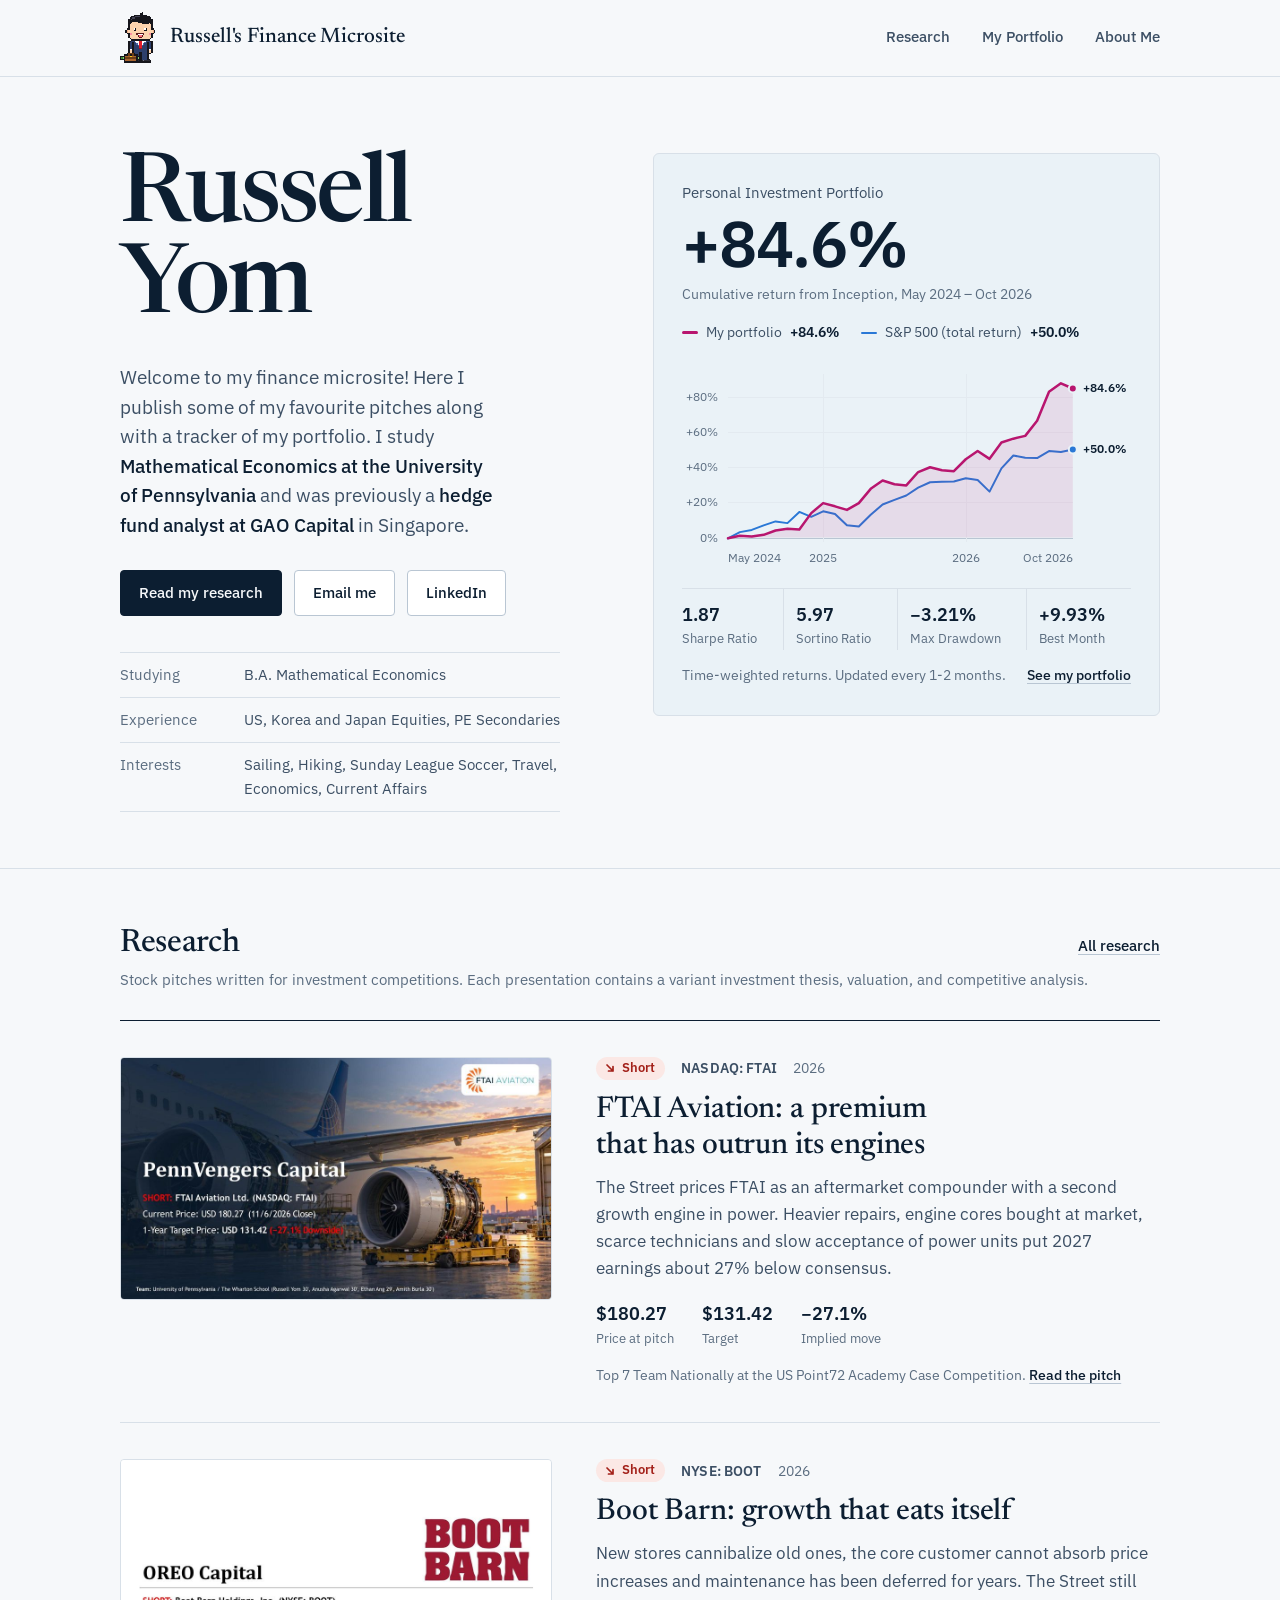
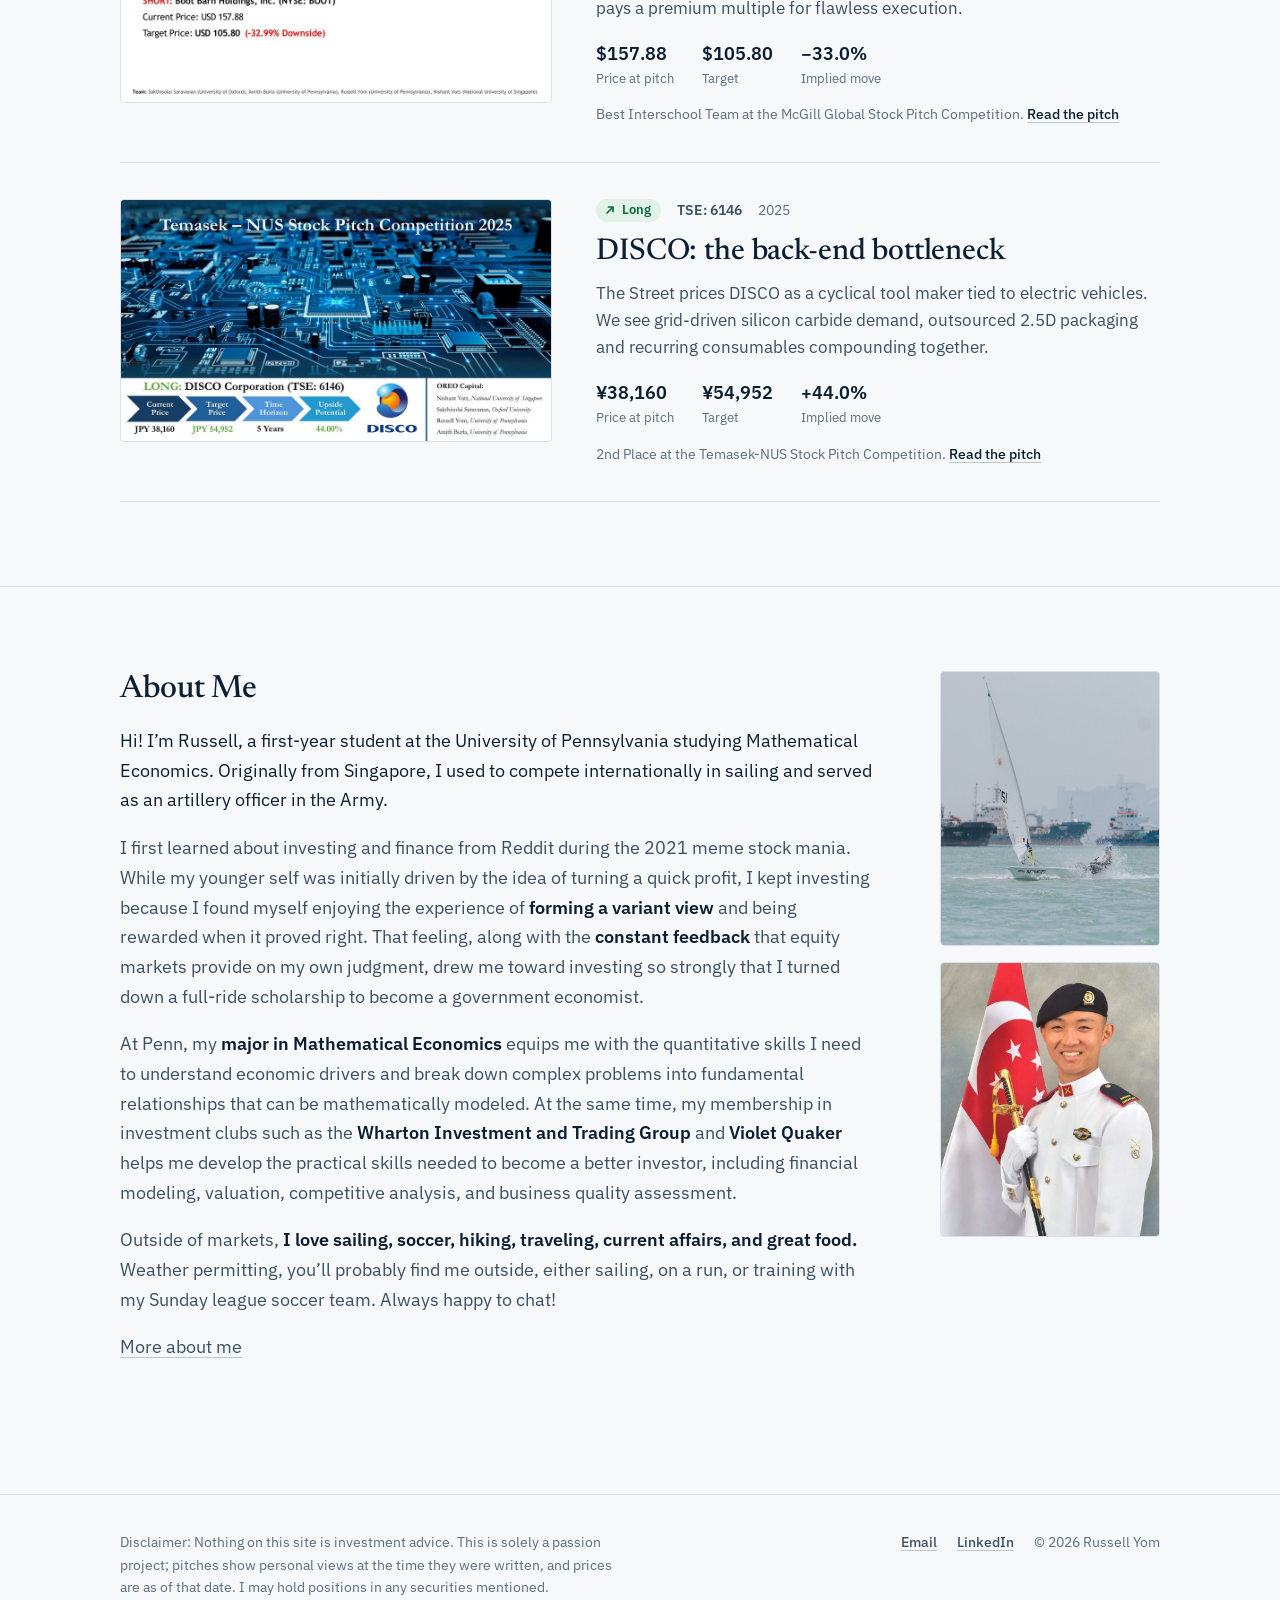
==== index.html @ d03d411a "About Me bio: use Russell's chosen bold phrases Co-Authored-By: Claude Opus 5.5 <noreply@anthropic.c" ====
<!doctype html>
<html lang="en">
<head>
<meta charset="utf-8">
<meta name="viewport" content="width=device-width, initial-scale=1">
<meta name="robots" content="noindex, nofollow">
<meta name="googlebot" content="noindex, nofollow">
<title>Russell Yom</title>
<meta name="description" content="Equity research and a personal portfolio from Russell Yom, Mathematical Economics at the University of Pennsylvania.">
<meta name="author" content="Russell Yom">
<meta name="theme-color" content="#f6f8fa" media="(prefers-color-scheme: light)">
<meta name="theme-color" content="#0b1726" media="(prefers-color-scheme: dark)">
<meta property="og:type" content="website">
<meta property="og:site_name" content="Russell Yom">
<meta property="og:title" content="Russell Yom">
<meta property="og:description" content="Equity research and a personal portfolio from Russell Yom, Mathematical Economics at the University of Pennsylvania.">
<meta property="og:url" content="https://russayz.github.io/">
<meta property="og:image" content="https://russayz.github.io/assets/img/og.png">
<meta property="og:image:width" content="1200">
<meta property="og:image:height" content="630">
<meta name="twitter:card" content="summary_large_image">
<link rel="icon" href="/assets/img/favicon.svg?v=2" type="image/svg+xml">
<link rel="preload" href="/assets/fonts/newsreader-latin-opsz.woff2" as="font" type="font/woff2" crossorigin>
<link rel="preload" href="/assets/fonts/ibm-plex-sans-latin-400-normal.woff2" as="font" type="font/woff2" crossorigin>
<link rel="stylesheet" href="/assets/css/site.css?v=20261125f">
<script src="/assets/js/performance-data.js" defer></script>
<script src="/assets/js/charts.js" defer></script>
</head>
<body>
<a class="skip-link" href="#main">Skip to content</a>
<header class="site-header">
  <div class="wrap">
    <a class="brand" href="/" aria-label="Russell Yom, home"><img class="brand-mark" src="/assets/img/logo.svg?v=2" alt="" width="28" height="38"><span class="brand-name">Russell's Finance Microsite</span></a>
    <nav class="site-nav" aria-label="Main"><ul><li><a href="/research/">Research</a></li><li><a href="/track-record/">My Portfolio</a></li><li><a href="/about/">About Me</a></li></ul></nav>
  </div>
</header>
<main id="main">
<!-- ===== HERO: your name, intro, buttons and quick facts ===== -->
<section class="hero">
  <div class="wrap hero-grid">
    <div>
      <h1 class="hero-name">Russell Yom</h1>
      <p class="hero-lede">Welcome to my finance microsite! Here I publish some of my favourite pitches along with a tracker of my portfolio. I study <strong>Mathematical Economics at the University of Pennsylvania</strong> and was previously a <strong>hedge fund analyst at GAO Capital</strong> in Singapore.</p>
      <div class="hero-actions">
        <a class="btn btn-primary" href="/research/">Read my research</a>
        <a class="btn" href="mailto:russayz@sas.upenn.edu">Email me</a>
        <a class="btn" href="https://www.linkedin.com/in/russellyom" rel="noopener">LinkedIn</a>
      </div>
      <ul class="hero-facts">
        <li><span>Studying</span><span>B.A. Mathematical Economics</span></li>
        <li><span>Experience</span><span>US, Korea and Japan Equities, PE Secondaries</span></li>
        <li><span>Interests</span><span>Sailing, Hiking, Sunday League Soccer, Travel, Economics, Current Affairs</span></li>
      </ul>
    </div>
    <!-- ===== MY PORTFOLIO PANEL: update these numbers each month, plus assets/js/performance-data.js ===== -->
    <aside class="record-panel" aria-labelledby="record-h">
      <div class="record-top">
        <div>
          <h2 id="record-h" class="record-label">Personal Investment Portfolio</h2>
          <p class="record-figure">+84.6%</p>
          <p class="record-sub">Cumulative return from Inception, <span>May 2024 – Oct 2026</span></p>
        </div>
        <ul class="record-compare" aria-label="Legend, same period">
          <li><i class="key key-portfolio"></i>My portfolio <b>+84.6%</b></li>
          <li><i class="key key-spx"></i>S&amp;P 500 (total return) <b>+50.0%</b></li>
        </ul>
      </div>
      <div class="chart" id="home-chart" data-chart data-series="portfolio,spx" data-variant="mini" data-animate></div>
      <dl class="record-risk">
        <div><dt>Sharpe Ratio</dt><dd>1.87</dd></div>
        <div><dt>Sortino Ratio</dt><dd>5.97</dd></div>
        <div><dt>Max Drawdown</dt><dd>−3.21%</dd></div>
        <div><dt>Best Month</dt><dd>+9.93%</dd></div>
      </dl>
      <noscript><p class="small">The chart needs JavaScript. My portfolio returned +84.6% from May 2024 to Oct 2026, against +50.0% for the S&amp;P 500 total return index.</p></noscript>
      <div class="record-foot"><span>Time-weighted returns. Updated every 1-2 months.</span><a href="/track-record/">See my portfolio</a></div>
    </aside>
  </div>
</section>

<!-- ===== RESEARCH: one card per pitch ===== -->
<section class="section" id="research">
  <div class="wrap">
    <div class="section-head">
      <div>
        <h2>Research</h2>
        <p>Stock pitches written for investment competitions. Each presentation contains a variant investment thesis, valuation, and competitive analysis.</p>
      </div>
      <a class="section-link" href="/research/">All research</a>
    </div>
    <ul class="research-list">
      <!-- Research card: FTAI Aviation. To add a pitch, copy everything from this <li> to its closing </li> and change the text. -->
<li class="research-item">
  <a class="research-thumb" href="/research/ftai-aviation/" tabindex="-1" aria-hidden="true"><img src="/assets/img/ftai-cover.jpg" alt="" width="960" height="540" loading="lazy"></a>
  <div class="research-body">
    <div class="meta"><span class="call call-short"><svg viewBox="0 0 12 12" aria-hidden="true"><path d="M3 3 9 9M9 4.5V9H4.5" fill="none" stroke="currentColor" stroke-width="1.7" stroke-linecap="round" stroke-linejoin="round"/></svg>Short</span><span class="ticker">NASDAQ: FTAI</span><span>2026</span></div>
    <h3><a href="/research/ftai-aviation/">FTAI Aviation: a premium that has outrun its engines</a></h3>
    <p class="research-dek">The Street prices FTAI as an aftermarket compounder with a second growth engine in power. Heavier repairs, engine cores bought at market, scarce technicians and slow acceptance of power units put 2027 earnings about 27% below consensus.</p>
    <dl class="research-figs">
      <div><dt>Price at pitch</dt><dd>$180.27</dd></div>
      <div><dt>Target</dt><dd>$131.42</dd></div>
      <div><dt>Implied move</dt><dd>−27.1%</dd></div>
    </dl>
    <p class="research-venue">Top 7 Team Nationally at the US Point72 Academy Case Competition. <a href="/research/ftai-aviation/">Read the pitch</a></p>
  </div>
</li><!-- Research card: Boot Barn Holdings. To add a pitch, copy everything from this <li> to its closing </li> and change the text. -->
<li class="research-item">
  <a class="research-thumb" href="/research/boot-barn/" tabindex="-1" aria-hidden="true"><img src="/assets/img/boot-cover.jpg" alt="" width="960" height="540" loading="lazy"></a>
  <div class="research-body">
    <div class="meta"><span class="call call-short"><svg viewBox="0 0 12 12" aria-hidden="true"><path d="M3 3 9 9M9 4.5V9H4.5" fill="none" stroke="currentColor" stroke-width="1.7" stroke-linecap="round" stroke-linejoin="round"/></svg>Short</span><span class="ticker">NYSE: BOOT</span><span>2026</span></div>
    <h3><a href="/research/boot-barn/">Boot Barn: growth that eats itself</a></h3>
    <p class="research-dek">New stores cannibalize old ones, the core customer cannot absorb price increases and maintenance has been deferred for years. The Street still pays a premium multiple for flawless execution.</p>
    <dl class="research-figs">
      <div><dt>Price at pitch</dt><dd>$157.88</dd></div>
      <div><dt>Target</dt><dd>$105.80</dd></div>
      <div><dt>Implied move</dt><dd>−33.0%</dd></div>
    </dl>
    <p class="research-venue">Best Interschool Team at the McGill Global Stock Pitch Competition. <a href="/research/boot-barn/">Read the pitch</a></p>
  </div>
</li><!-- Research card: DISCO Corporation. To add a pitch, copy everything from this <li> to its closing </li> and change the text. -->
<li class="research-item">
  <a class="research-thumb" href="/research/disco/" tabindex="-1" aria-hidden="true"><img src="/assets/img/disco-cover.jpg" alt="" width="960" height="540" loading="lazy"></a>
  <div class="research-body">
    <div class="meta"><span class="call call-long"><svg viewBox="0 0 12 12" aria-hidden="true"><path d="M3 9 9 3M4.5 3H9v4.5" fill="none" stroke="currentColor" stroke-width="1.7" stroke-linecap="round" stroke-linejoin="round"/></svg>Long</span><span class="ticker">TSE: 6146</span><span>2025</span></div>
    <h3><a href="/research/disco/">DISCO: the back-end bottleneck</a></h3>
    <p class="research-dek">The Street prices DISCO as a cyclical tool maker tied to electric vehicles. We see grid-driven silicon carbide demand, outsourced 2.5D packaging and recurring consumables compounding together.</p>
    <dl class="research-figs">
      <div><dt>Price at pitch</dt><dd>¥38,160</dd></div>
      <div><dt>Target</dt><dd>¥54,952</dd></div>
      <div><dt>Implied move</dt><dd>+44.0%</dd></div>
    </dl>
    <p class="research-venue">2nd Place at the Temasek-NUS Stock Pitch Competition. <a href="/research/disco/">Read the pitch</a></p>
  </div>
</li>
    </ul>
  </div>
</section>

<!-- ===== ABOUT ME: write-up and two photos ===== -->
<section class="section" id="about">
  <div class="wrap about-me">
    <div class="about-photos">
      <figure>
        <img src="/assets/img/about-sailing.jpg" alt="Russell racing a Laser dinghy through spray, with ships at anchor behind" width="720" height="900" loading="lazy">
      </figure>
      <figure>
        <img src="/assets/img/about-officer.jpg" alt="Russell in white ceremonial uniform holding a sword, in front of the Singapore flag" width="720" height="900" loading="lazy">
      </figure>
    </div>
    <div class="about-me-text prose">
      <h2>About Me</h2>
      <p>Hi! I’m Russell, a first-year student at the University of Pennsylvania studying Mathematical Economics. Originally from Singapore, I used to compete internationally in sailing and served as an artillery officer in the Army.</p>
      <p>I first learned about investing and finance from Reddit during the 2021 meme stock mania. While my younger self was initially driven by the idea of turning a quick profit, I kept investing because I found myself enjoying the experience of <strong>forming a variant view</strong> and being rewarded when it proved right. That feeling, along with the <strong>constant feedback</strong> that equity markets provide on my own judgment, drew me toward investing so strongly that I turned down a full-ride scholarship to become a government economist.</p>
      <p>At Penn, my <strong>major in Mathematical Economics</strong> equips me with the quantitative skills I need to understand economic drivers and break down complex problems into fundamental relationships that can be mathematically modeled. At the same time, my membership in investment clubs such as the <strong>Wharton Investment and Trading Group</strong> and <strong>Violet Quaker</strong> helps me develop the practical skills needed to become a better investor, including financial modeling, valuation, competitive analysis, and business quality assessment.</p>
      <p>Outside of markets, <strong>I love sailing, soccer, hiking, traveling, current affairs, and great food.</strong> Weather permitting, you’ll probably find me outside, either sailing, on a run, or training with my Sunday league soccer team. Always happy to chat!</p>
      <p><a href="/about/">More about me</a></p>
    </div>
  </div>
</section>
</main>
<footer class="site-footer">
  <div class="wrap footer-grid">
    <p>Disclaimer: Nothing on this site is investment advice. This is solely a passion project; pitches show personal views at the time they were written, and prices are as of that date. I may hold positions in any securities mentioned.</p>
    <ul class="footer-links">
      <li><a href="mailto:russayz@sas.upenn.edu">Email</a></li>
      <li><a href="https://www.linkedin.com/in/russellyom" rel="noopener">LinkedIn</a></li>
      <li><span>&copy; 2026 Russell Yom</span></li>
    </ul>
  </div>
</footer>
</body>
</html>
---- assets/css/site.css ----
/* Russell Yom: site styles
   Palette: cool chart-paper white, navy ink, chart magenta for the track record line. */

@font-face {
  font-family: "Newsreader";
  font-style: normal;
  font-weight: 200 800;
  font-display: swap;
  src: url("/assets/fonts/newsreader-latin-opsz.woff2") format("woff2-variations"),
       url("/assets/fonts/newsreader-latin-opsz.woff2") format("woff2");
}
@font-face {
  font-family: "IBM Plex Sans";
  font-style: normal;
  font-weight: 400;
  font-display: swap;
  src: url("/assets/fonts/ibm-plex-sans-latin-400-normal.woff2") format("woff2");
}
@font-face {
  font-family: "IBM Plex Sans";
  font-style: italic;
  font-weight: 400;
  font-display: swap;
  src: url("/assets/fonts/ibm-plex-sans-latin-400-italic.woff2") format("woff2");
}
@font-face {
  font-family: "IBM Plex Sans";
  font-style: normal;
  font-weight: 500;
  font-display: swap;
  src: url("/assets/fonts/ibm-plex-sans-latin-500-normal.woff2") format("woff2");
}
@font-face {
  font-family: "IBM Plex Sans";
  font-style: normal;
  font-weight: 600;
  font-display: swap;
  src: url("/assets/fonts/ibm-plex-sans-latin-600-normal.woff2") format("woff2");
}

:root {
  color-scheme: light;
  --paper: #f6f8fa;
  --surface: #ffffff;
  --ink: #0c1e31;
  --ink-2: #3c4f64;
  --ink-3: #5b6d80;
  --rule: #d8e0e8;
  --rule-strong: #b9c6d3;
  --grid: #e3eaf0;
  --tint: #eaf2f7;
  --accent: #b8166f;
  --accent-ink: #9c105d;
  --long-ink: #0d6a41;
  --long-bg: #e2f2e9;
  --short-ink: #a3211a;
  --short-bg: #fbe8e5;
  --bar: #3c5a78;

  /* chart series: validated categorical set (light surface) */
  --s-portfolio: #b8166f;
  --s-spx: #2a78d6;
  --s-vt: #159a6c;
  --s-efa: #d99400;

  --serif: "Newsreader", "Iowan Old Style", "Palatino Linotype", Georgia, serif;
  --sans: "IBM Plex Sans", "Helvetica Neue", Arial, system-ui, sans-serif;

  --measure: 80ch;
  --wrap: 1120px;
  --gutter: clamp(20px, 4vw, 40px);
  --radius: 6px;
}

@media (prefers-color-scheme: dark) {
  :root {
    color-scheme: dark;
    --paper: #0b1726;
    --surface: #0f1d2e;
    --ink: #e8eef4;
    --ink-2: #b6c3d0;
    --ink-3: #8fa0b2;
    --rule: #22364b;
    --rule-strong: #34506b;
    --grid: #1b2d42;
    --tint: #102338;
    --accent: #de52a3;
    --accent-ink: #ef7dbd;
    --long-ink: #5fd09c;
    --long-bg: #103424;
    --short-ink: #ff8a7e;
    --short-bg: #3a1714;
    --bar: #7fa4c8;

    --s-portfolio: #de52a3;
    --s-spx: #4489dc;
    --s-vt: #0e9f6a;
    --s-efa: #c08410;
  }
}

/* ---------- base ---------- */
*, *::before, *::after { box-sizing: border-box; }
html { -webkit-text-size-adjust: 100%; scroll-behavior: smooth; }
@media (prefers-reduced-motion: reduce) { html { scroll-behavior: auto; } }
body {
  margin: 0;
  background: var(--paper);
  color: var(--ink);
  font-family: var(--sans);
  font-size: 17px;
  line-height: 1.6;
  font-kerning: normal;
  text-rendering: optimizeLegibility;
  -webkit-font-smoothing: antialiased;
}
img { max-width: 100%; height: auto; display: block; }
a { color: inherit; text-decoration-color: var(--rule-strong); text-underline-offset: 0.2em; text-decoration-thickness: 1px; }
a:hover { color: var(--accent-ink); text-decoration-color: currentColor; }
:focus-visible { outline: 2px solid var(--accent); outline-offset: 3px; border-radius: 2px; }
p { margin: 0; }
h1, h2, h3, h4 { margin: 0; font-family: var(--serif); font-weight: 500; font-optical-sizing: auto; color: var(--ink); text-wrap: balance; }
h1 { font-size: clamp(38px, 5.2vw, 58px); line-height: 1.04; letter-spacing: -0.018em; }
h2 { font-size: clamp(26px, 2.6vw, 32px); line-height: 1.15; letter-spacing: -0.01em; }
h3 { font-size: 23px; line-height: 1.2; letter-spacing: -0.005em; }
h4 { font-family: var(--sans); font-size: 15px; font-weight: 600; line-height: 1.4; }
small, .small { font-size: 14px; }
strong { font-weight: 600; }
.num { font-variant-numeric: tabular-nums; }
.muted { color: var(--ink-3); }
.flow > * + * { margin-top: 1em; }
.prose { max-width: var(--measure); }
.prose p + p { margin-top: 1em; }
.visually-hidden { position: absolute !important; width: 1px; height: 1px; overflow: hidden; clip: rect(0 0 0 0); white-space: nowrap; }

.skip-link { position: absolute; left: 12px; top: -48px; background: var(--ink); color: var(--paper); padding: 8px 14px; border-radius: 4px; z-index: 10; text-decoration: none; }
.skip-link:focus { top: 12px; color: var(--paper); }

.wrap { max-width: var(--wrap); margin-inline: auto; padding-inline: var(--gutter); }

/* ---------- header ---------- */
.site-header { border-bottom: 1px solid var(--rule); background: var(--paper); }
.site-header .wrap { display: flex; align-items: center; justify-content: space-between; gap: 24px; min-height: 76px; }
.brand { display: inline-flex; align-items: center; gap: 12px; text-decoration: none; color: var(--ink); }
.brand:hover { color: var(--ink); }
.brand-mark { width: auto; height: 52px; flex: none; image-rendering: pixelated; }
.brand-name { font-family: var(--serif); font-size: 21px; font-weight: 500; letter-spacing: -0.005em; }
.site-nav ul { display: flex; gap: clamp(14px, 3vw, 32px); list-style: none; margin: 0; padding: 0; }
.site-nav a { display: inline-block; padding: 6px 0; font-size: 15px; font-weight: 500; color: var(--ink-2); text-decoration: none; border-bottom: 2px solid transparent; }
.site-nav a:hover { color: var(--ink); border-bottom-color: var(--rule-strong); }
.site-nav a[aria-current="page"] { color: var(--ink); border-bottom-color: var(--accent); }

@media (max-width: 560px) {
  .site-header .wrap { flex-direction: column; align-items: flex-start; gap: 4px; padding-block: 14px 6px; }
  .site-nav ul { gap: 22px; }
}

/* ---------- sections ---------- */
.section { padding-block: clamp(48px, 7vw, 84px); }
.section + .section { border-top: 1px solid var(--rule); }
.section-head { display: grid; grid-template-columns: minmax(0, 1fr) auto; align-items: baseline; column-gap: 16px; margin-bottom: 28px; }
.section-head > div { display: contents; }
.section-head h2 { grid-column: 1; grid-row: 1; }
.section-head .section-link { grid-column: 2; grid-row: 1; }
.section-head p { grid-column: 1 / -1; color: var(--ink-3); font-size: 15px; margin-top: 6px; }
.section-link { font-size: 15px; font-weight: 500; white-space: nowrap; }

/* ---------- hero ---------- */
.hero { padding-block: clamp(40px, 6vw, 76px) clamp(36px, 5vw, 56px); }
.hero-grid { display: grid; grid-template-columns: minmax(0, 1fr) minmax(0, 1.08fr); gap: clamp(32px, 5vw, 64px); align-items: start; }
.hero-name { font-size: clamp(52px, 8.4vw, 96px); line-height: 0.95; letter-spacing: -0.03em; font-weight: 500; }
.hero-lede { margin-top: 28px; font-size: 19px; line-height: 1.55; color: var(--ink-2); max-width: 34ch; }
.hero-lede strong { color: var(--ink); font-weight: 500; }
.hero-actions { margin-top: 30px; display: flex; flex-wrap: wrap; gap: 12px; }
.hero-facts { margin: 36px 0 0; padding: 0; list-style: none; border-top: 1px solid var(--rule); max-width: 440px; }
.hero-facts li { display: grid; grid-template-columns: 112px 1fr; gap: 12px; padding: 10px 0; border-bottom: 1px solid var(--rule); font-size: 15px; color: var(--ink-2); }
.hero-facts span:first-child { color: var(--ink-3); }

@media (max-width: 900px) {
  .hero-grid { grid-template-columns: 1fr; }
}

/* ---------- buttons ---------- */
.btn { display: inline-flex; align-items: center; gap: 8px; min-height: 44px; padding: 10px 18px; border-radius: 4px; font-size: 15px; font-weight: 500; text-decoration: none; border: 1px solid var(--rule-strong); color: var(--ink); background: var(--surface); }
.btn:hover { border-color: var(--ink); color: var(--ink); }
.btn-primary { background: var(--ink); border-color: var(--ink); color: var(--paper); }
.btn-primary:hover { background: var(--accent); border-color: var(--accent); color: #fff; }
.btn svg { width: 16px; height: 16px; flex: none; }

/* ---------- track record panel (home) ---------- */
.record-panel { background: var(--tint); border: 1px solid var(--rule); border-radius: var(--radius); padding: clamp(20px, 3vw, 28px); }
.record-top { display: block; }
.record-label { font-size: 15px; color: var(--ink-2); }
.record-figure { font-family: var(--sans); font-weight: 600; font-size: clamp(48px, 6vw, 64px); line-height: 1; letter-spacing: -0.02em; margin-top: 8px; }
.record-sub { font-size: 14px; color: var(--ink-3); margin-top: 8px; }
.record-compare { list-style: none; margin: 16px 0 0; padding: 0; display: flex; flex-wrap: wrap; gap: 6px 22px; font-size: 14px; color: var(--ink-2); }
.record-compare li { display: inline-flex; align-items: center; gap: 8px; }
.record-compare b { font-weight: 600; color: var(--ink); font-variant-numeric: tabular-nums; }
.record-foot { margin-top: 14px; display: flex; justify-content: space-between; gap: 12px; flex-wrap: wrap; font-size: 14px; color: var(--ink-3); }
.record-foot a { font-weight: 500; color: var(--ink); }

.key { display: inline-block; width: 16px; height: 0; border-top: 2px solid; border-radius: 2px; flex: none; }
.key-portfolio { border-color: var(--s-portfolio); border-top-width: 3px; }
.key-spx { border-color: var(--s-spx); }
.key-vt { border-color: var(--s-vt); }
.key-efa { border-color: var(--s-efa); }

/* ---------- charts ---------- */
.chart { position: relative; margin-top: 18px; }
.chart svg { display: block; width: 100%; height: auto; overflow: visible; }
.chart:focus-visible { outline-offset: 6px; }
.chart .grid line { stroke: var(--grid); stroke-width: 1; shape-rendering: crispEdges; }
.chart .grid line.zero { stroke: var(--rule-strong); }
.chart .axis text { fill: var(--ink-3); font-family: var(--sans); font-size: 12px; font-variant-numeric: tabular-nums; }
.chart .series path.line { fill: none; stroke-width: 2; stroke-linejoin: round; stroke-linecap: round; }
.chart .series.is-portfolio path.line { stroke-width: 2.5; }
.chart .series path.wash { stroke: none; opacity: 0.1; }
.chart .end-dot { stroke: var(--chart-surface, var(--surface)); stroke-width: 2; }
.chart .end-label { font-family: var(--sans); font-size: 12.5px; fill: var(--ink-2); font-variant-numeric: tabular-nums; }
.chart .end-label .v { font-weight: 600; fill: var(--ink); }
.chart .leader { stroke: var(--rule-strong); stroke-width: 1; }
.chart .crosshair { stroke: var(--ink-3); stroke-width: 1; shape-rendering: crispEdges; }
.chart .hover-dot { stroke: var(--chart-surface, var(--surface)); stroke-width: 2; }
.chart .draw-in { stroke-dasharray: var(--len); stroke-dashoffset: var(--len); animation: draw 1.6s cubic-bezier(.4,.1,.2,1) .25s forwards; }
@keyframes draw { to { stroke-dashoffset: 0; } }
@media (prefers-reduced-motion: reduce) { .chart .draw-in { animation: none; stroke-dashoffset: 0; } }

.record-panel .chart { --chart-surface: var(--tint); }

.tooltip { position: absolute; top: 0; left: 0; pointer-events: none; background: var(--surface); border: 1px solid var(--rule); border-radius: 4px; padding: 8px 10px; font-size: 13px; line-height: 1.45; box-shadow: 0 4px 16px rgba(12, 30, 49, 0.10); min-width: 168px; opacity: 0; transition: opacity .12s; z-index: 3; }
.tooltip.is-on { opacity: 1; }
.tooltip .t-date { color: var(--ink-3); margin-bottom: 4px; }
.tooltip .t-row { display: grid; grid-template-columns: 16px auto 1fr; align-items: center; gap: 8px; }
.tooltip .t-row b { font-weight: 600; font-variant-numeric: tabular-nums; text-align: left; }
.tooltip .t-row span:last-child { color: var(--ink-3); }

.legend { display: flex; flex-wrap: wrap; gap: 8px 20px; margin: 0; padding: 0; list-style: none; font-size: 14px; color: var(--ink-2); }
.legend li { display: inline-flex; align-items: center; gap: 8px; }

.toggles { display: flex; flex-wrap: wrap; gap: 8px; margin: 0; padding: 0; border: 0; }
.toggles legend { font-size: 14px; color: var(--ink-3); margin-bottom: 8px; padding: 0; }
.toggle { position: relative; }
.toggle input { position: absolute; opacity: 0; inset: 0; margin: 0; cursor: pointer; }
.toggle span { display: inline-flex; align-items: center; gap: 8px; min-height: 36px; padding: 6px 12px; border: 1px solid var(--rule-strong); border-radius: 999px; font-size: 14px; color: var(--ink-3); background: var(--surface); }
.toggle input:checked + span { color: var(--ink); border-color: var(--ink-2); }
.toggle input:not(:checked) + span .key { opacity: 0.35; }
.toggle input:focus-visible + span { outline: 2px solid var(--accent); outline-offset: 2px; }
.toggle.is-locked span { border-style: solid; color: var(--ink); cursor: default; }

.data-table { margin-top: 18px; font-size: 14px; }
.data-table summary { cursor: pointer; color: var(--ink-2); font-weight: 500; width: fit-content; }
.data-table summary:hover { color: var(--ink); }
.table-scroll { overflow-x: auto; margin-top: 12px; border: 1px solid var(--rule); border-radius: 4px; background: var(--surface); max-height: 420px; }

/* ---------- tables ---------- */
table { border-collapse: collapse; width: 100%; font-size: 15px; }
th, td { text-align: left; padding: 10px 14px; border-bottom: 1px solid var(--rule); vertical-align: top; }
thead th { font-size: 13px; font-weight: 500; color: var(--ink-3); background: var(--paper); position: sticky; top: 0; }
td.r, th.r { text-align: right; font-variant-numeric: tabular-nums; }
tbody tr:last-child td { border-bottom: 0; }
.table-wrap { overflow-x: auto; border-top: 1px solid var(--ink); }
.table-wrap table th, .table-wrap table td { padding-inline: 0 18px; }
.table-wrap thead th { background: transparent; position: static; }
.table-wrap td.r:last-child, .table-wrap th.r:last-child { padding-right: 0; }

/* ---------- call tags ---------- */
.call { display: inline-flex; align-items: center; gap: 6px; padding: 3px 10px 3px 8px; border-radius: 999px; font-size: 13px; font-weight: 600; line-height: 1.3; white-space: nowrap; }
.call svg { width: 12px; height: 12px; }
.call-long { color: var(--long-ink); background: var(--long-bg); }
.call-short { color: var(--short-ink); background: var(--short-bg); }

.meta { display: flex; flex-wrap: wrap; align-items: center; gap: 6px 16px; font-size: 14px; color: var(--ink-3); }
.ticker { font-weight: 600; color: var(--ink-2); letter-spacing: 0.01em; }

/* ---------- research list ---------- */
.research-list { list-style: none; margin: 0; padding: 0; border-top: 1px solid var(--ink); }
.research-item { display: grid; grid-template-columns: minmax(0, 0.92fr) minmax(0, 1.2fr); gap: clamp(20px, 4vw, 44px); padding-block: clamp(24px, 4vw, 36px); border-bottom: 1px solid var(--rule); align-items: start; }
.research-thumb { display: block; border: 1px solid var(--rule); border-radius: 4px; overflow: hidden; background: var(--surface); aspect-ratio: 16 / 9; }
.research-thumb img { width: 100%; height: 100%; object-fit: cover; transition: transform .4s ease; }
.research-thumb:hover img { transform: scale(1.02); }
@media (prefers-reduced-motion: reduce) { .research-thumb img { transition: none; } .research-thumb:hover img { transform: none; } }
.research-body h3 { margin-top: 12px; font-size: clamp(24px, 2.4vw, 30px); }
.research-body h3 a { text-decoration: none; }
.research-body h3 a:hover { color: var(--ink); text-decoration: underline; text-decoration-color: var(--accent); text-decoration-thickness: 2px; }
.research-dek { margin-top: 10px; color: var(--ink-2); max-width: 80ch; }
.research-figs { display: grid; grid-template-columns: repeat(3, minmax(0, max-content)); gap: 0 28px; margin: 18px 0 0; }
.research-figs div { display: flex; flex-direction: column-reverse; }
.research-figs dt { font-size: 13px; color: var(--ink-3); }
.research-figs dd { margin: 0; font-size: 18px; font-weight: 600; font-variant-numeric: tabular-nums; }
.research-venue { margin-top: 14px; font-size: 14px; color: var(--ink-3); }
.research-venue a { font-weight: 500; color: var(--ink); }
@media (max-width: 760px) {
  .research-item { grid-template-columns: 1fr; }
  .research-figs { grid-template-columns: repeat(3, minmax(0, 1fr)); gap: 0 16px; }
}

/* ---------- about strip (home) ---------- */
.about-strip { display: grid; grid-template-columns: minmax(0, 1fr) minmax(0, 1fr); gap: clamp(24px, 5vw, 64px); }
.timeline { list-style: none; margin: 0; padding: 0; border-top: 1px solid var(--ink); }
.timeline li { display: grid; grid-template-columns: 150px minmax(0, 1fr); gap: 16px; padding: 14px 0; border-bottom: 1px solid var(--rule); }
.timeline .when { font-size: 14px; color: var(--ink-3); font-variant-numeric: tabular-nums; padding-top: 2px; }
.timeline .what strong { display: block; font-weight: 600; }
.timeline .what span { display: block; color: var(--ink-2); font-size: 15px; }
.timeline .what p { margin-top: 6px; font-size: 15px; color: var(--ink-2); }
@media (max-width: 760px) {
  .about-strip { grid-template-columns: 1fr; }
  .timeline li { grid-template-columns: 1fr; gap: 2px; }
}

/* ---------- page header (inner pages) ---------- */
.page-head { padding-block: clamp(36px, 6vw, 64px) clamp(28px, 4vw, 40px); }
.crumbs { font-size: 14px; color: var(--ink-3); margin-bottom: 18px; }
.crumbs a { color: var(--ink-2); }
.page-head .lede { margin-top: 18px; font-size: 19px; color: var(--ink-2); max-width: 80ch; }
.page-head .meta { margin-bottom: 16px; }
.pitch-sub { margin-top: 14px; font-family: var(--serif); font-size: clamp(21px, 2.3vw, 26px); line-height: 1.3; color: var(--ink-2); max-width: 40ch; }
.team { margin-top: 18px; font-size: 15px; color: var(--ink-3); max-width: 80ch; }

/* key figures */
.figures { display: grid; grid-template-columns: repeat(4, minmax(0, 1fr)); margin: 0; border-top: 1px solid var(--ink); border-bottom: 1px solid var(--rule); }
.figures div { padding: 16px 20px 18px 0; display: flex; flex-direction: column-reverse; gap: 2px; }
.figures div + div { padding-left: 20px; border-left: 1px solid var(--rule); }
.figures dt { font-size: 13px; color: var(--ink-3); }
.figures dd { margin: 0; font-size: clamp(22px, 2.6vw, 30px); font-weight: 600; letter-spacing: -0.01em; line-height: 1.15; }
.figures dd small { font-size: 14px; font-weight: 500; color: var(--ink-3); letter-spacing: 0; }
@media (max-width: 760px) {
  .figures { grid-template-columns: repeat(2, minmax(0, 1fr)); }
  .figures div:nth-child(3) { padding-left: 0; border-left: 0; }
  .figures div:nth-child(n+3) { border-top: 1px solid var(--rule); }
}
.pitch-actions { display: flex; flex-wrap: wrap; gap: 12px; margin-top: 24px; }

/* pitch body */
.pitch-section { padding-block: clamp(36px, 5vw, 56px); border-top: 1px solid var(--rule); }
.pitch-section > h2 { margin-bottom: 20px; }
.pitch-section .intro { color: var(--ink-2); max-width: var(--measure); margin-bottom: 24px; }
.slide { margin: 0; }
.slide img { border: 1px solid var(--rule); border-radius: 4px; background: var(--surface); }
.slide figcaption { margin-top: 10px; font-size: 14px; color: var(--ink-3); }

.versus { border-top: 1px solid var(--ink); }
.versus-head, .versus-row { display: grid; grid-template-columns: minmax(150px, 0.8fr) minmax(0, 1fr) minmax(0, 1fr); gap: 24px; }
.versus-head { padding: 10px 0; font-size: 13px; color: var(--ink-3); border-bottom: 1px solid var(--rule); }
.versus-row { padding: 20px 0; border-bottom: 1px solid var(--rule); }
.versus-row h3 { font-size: 20px; }
.versus-row .num-label { display: block; font-family: var(--sans); font-size: 13px; color: var(--ink-3); font-weight: 400; margin-bottom: 4px; }
.versus-row p { font-size: 16px; color: var(--ink-2); }
.versus-row .ours { color: var(--ink); }
.versus-row .col-label { display: none; }
@media (max-width: 760px) {
  .versus-head { display: none; }
  .versus-row { grid-template-columns: 1fr; gap: 10px; }
  .versus-row .col-label { display: block; font-size: 13px; color: var(--ink-3); margin-bottom: 2px; }
}

.two-col { display: grid; grid-template-columns: minmax(0, 1fr) minmax(0, 1fr); gap: clamp(24px, 4vw, 48px); }
@media (max-width: 860px) { .two-col { grid-template-columns: 1fr; } }

.list-plain { list-style: none; margin: 0; padding: 0; }
.list-plain li { padding: 14px 0; border-bottom: 1px solid var(--rule); }
.list-plain li:first-child { border-top: 1px solid var(--ink); }
.list-plain h4 { margin-bottom: 4px; }
.list-plain p { font-size: 15px; color: var(--ink-2); }
.list-plain .when { display: block; font-size: 13px; color: var(--ink-3); margin-bottom: 2px; }

.bullets { margin: 0; padding-left: 1.1em; }
.bullets li + li { margin-top: 6px; }
.bullets li::marker { color: var(--ink-3); }

.deck-frame { border: 1px solid var(--rule); border-radius: 4px; overflow: hidden; background: var(--surface); }
.deck-frame object, .deck-frame iframe { display: block; width: 100%; height: min(78vh, 760px); border: 0; }
.deck-fallback { padding: 24px; color: var(--ink-2); }

.pitch-next { display: flex; justify-content: space-between; gap: 16px; flex-wrap: wrap; padding-block: 28px 8px; border-top: 1px solid var(--rule); font-size: 15px; }
.pitch-next a { font-weight: 500; }

/* ---------- track record page ---------- */
.stats { display: grid; grid-template-columns: repeat(4, minmax(0, 1fr)); margin: 0; border-top: 1px solid var(--ink); }
.stats div { padding: 18px 18px 20px 0; border-bottom: 1px solid var(--rule); display: flex; flex-direction: column-reverse; justify-content: flex-end; gap: 4px; }
.stats div:not(:nth-child(4n+1)) { padding-left: 18px; border-left: 1px solid var(--rule); }
.stats dt { font-size: 14px; color: var(--ink-2); }
.stats dt span { display: block; font-size: 13px; color: var(--ink-3); }
.stats dd { margin: 0; font-size: clamp(24px, 2.5vw, 32px); font-weight: 600; letter-spacing: -0.015em; line-height: 1.1; white-space: nowrap; }
.stats dd small { font-size: 0.5em; font-weight: 500; color: var(--ink-3); letter-spacing: 0; }
@media (max-width: 1000px) {
  .stats { grid-template-columns: repeat(2, minmax(0, 1fr)); }
  .stats div:not(:nth-child(4n+1)) { padding-left: 0; border-left: 0; }
  .stats div:nth-child(2n) { padding-left: 20px; border-left: 1px solid var(--rule); }
}

.chart-card { background: var(--surface); border: 1px solid var(--rule); border-radius: var(--radius); padding: clamp(16px, 3vw, 28px); }
.chart-card .chart { --chart-surface: var(--surface); }
.chart-card .series path.wash { opacity: 0.06; }
.chart-controls { display: flex; flex-wrap: wrap; justify-content: space-between; align-items: flex-end; gap: 16px; }
.chart-title { font-size: 15px; color: var(--ink-2); }
.chart-title b { display: block; font-family: var(--serif); font-weight: 500; font-size: 22px; color: var(--ink); }

.ctr { display: grid; grid-template-columns: minmax(0, 1fr) minmax(0, 1fr); gap: clamp(24px, 4vw, 48px); }
@media (max-width: 760px) { .ctr { grid-template-columns: 1fr; } }
.ctr-list { list-style: none; margin: 0; padding: 0; border-top: 1px solid var(--ink); }
.ctr-list li { display: grid; grid-template-columns: minmax(0, 1.1fr) minmax(0, 1fr) 64px; gap: 14px; align-items: center; padding: 11px 0; border-bottom: 1px solid var(--rule); font-size: 15px; }
.ctr-list .who b { display: block; font-weight: 600; }
.ctr-list .who span { display: block; font-size: 13px; color: var(--ink-3); white-space: nowrap; overflow: hidden; text-overflow: ellipsis; }
.ctr-bar { position: relative; height: 12px; }
.ctr-bar i { position: absolute; top: 0; height: 12px; background: var(--bar); border-radius: 0 4px 4px 0; }
.ctr-bar.neg i { right: 0; border-radius: 4px 0 0 4px; }
.ctr-list .v { text-align: right; font-weight: 600; font-variant-numeric: tabular-nums; }

.notes { font-size: 14px; color: var(--ink-3); max-width: 80ch; }
.notes p + p { margin-top: 8px; }

/* ---------- about page ---------- */
.about-grid { display: grid; grid-template-columns: 220px minmax(0, 1fr); gap: clamp(24px, 5vw, 64px); }
.about-grid + .about-grid { margin-top: clamp(40px, 6vw, 64px); }
.about-grid > h2 { font-size: 24px; }
@media (max-width: 760px) { .about-grid { grid-template-columns: 1fr; gap: 16px; } }

.contact-list { list-style: none; margin: 0; padding: 0; border-top: 1px solid var(--ink); }
.contact-list li { display: grid; grid-template-columns: 110px minmax(0, 1fr); gap: 12px; padding: 12px 0; border-bottom: 1px solid var(--rule); }
.contact-list span { color: var(--ink-3); font-size: 15px; }
.contact-list a { font-weight: 500; overflow-wrap: anywhere; }

/* ---------- footer ---------- */
.site-footer { border-top: 1px solid var(--rule); padding-block: 36px 48px; margin-top: clamp(24px, 4vw, 48px); font-size: 14px; color: var(--ink-3); }
.footer-grid { display: flex; flex-wrap: wrap; justify-content: space-between; gap: 18px 40px; }
.footer-grid p { max-width: 62ch; }
.footer-links { display: flex; gap: 20px; list-style: none; margin: 0; padding: 0; }
.footer-links a { color: var(--ink-2); font-weight: 500; }

/* ---------- print ---------- */
@media print {
  .site-header nav, .hero-actions, .pitch-actions, .data-table, .toggles, .skip-link { display: none !important; }
  body { background: #fff; font-size: 12pt; }
  .record-panel, .chart-card { break-inside: avoid; }
}

/* heading reset for the small panel label */
.record-label { font-family: var(--sans); font-weight: 400; letter-spacing: 0; line-height: 1.4; }
.hero + .section { padding-top: clamp(36px, 5vw, 56px); border-top: 1px solid var(--rule); }

/* review pass additions */
.record-risk { display: grid; grid-template-columns: repeat(4, auto); gap: 0; margin: 16px 0 0; border-top: 1px solid var(--rule); }
.record-risk div { display: flex; flex-direction: column-reverse; padding: 12px 12px 0 0; }
.record-risk div + div { padding-left: 12px; border-left: 1px solid var(--rule); }
.record-risk dt { font-size: 13px; color: var(--ink-3); }
.record-risk dd { margin: 0; font-size: 18px; font-weight: 600; }
@media (max-width: 520px) {
  .record-risk { grid-template-columns: repeat(2, minmax(0, 1fr)); }
  .record-risk div:nth-child(3) { padding-left: 0; border-left: 0; }
}
.toc { display: flex; flex-wrap: wrap; gap: 6px 22px; margin-top: 22px; font-size: 14px; }
.toc a { color: var(--ink-2); text-decoration: none; border-bottom: 1px solid var(--rule-strong); }
.toc a:hover { color: var(--accent-ink); border-bottom-color: currentColor; }
.methods { list-style: none; margin: 0; padding: 0; display: grid; grid-template-columns: repeat(2, minmax(0, 1fr)); column-gap: clamp(24px, 4vw, 48px); border-top: 1px solid var(--ink); }
.methods li { padding: 16px 0 18px; border-bottom: 1px solid var(--rule); }
.methods h4 { margin-bottom: 4px; }
.methods p { font-size: 15px; color: var(--ink-2); }
@media (max-width: 760px) { .methods { grid-template-columns: 1fr; } }
.pitch-section { scroll-margin-top: 16px; }
.record-risk div { justify-content: flex-end; }
.record-risk dt { white-space: nowrap; }
@media (min-width: 901px) and (max-width: 1180px) { .record-risk dt { font-size: 12px; } }
@media (min-width: 901px) and (max-width: 959px) {
  .record-risk { grid-template-columns: repeat(2, minmax(0, 1fr)); }
  .record-risk div:nth-child(3) { padding-left: 0; border-left: 0; }
}
.record-sub span { white-space: nowrap; }

/* about me: write-up with small photos at the side */
.about-me { display: grid; grid-template-columns: minmax(0, 1fr) 220px; gap: clamp(28px, 5vw, 72px); align-items: start; }
.about-me-text { grid-column: 1; grid-row: 1; }
.about-photos { grid-column: 2; grid-row: 1; display: grid; gap: 16px; }
.about-me-text p { font-size: 18px; line-height: 1.65; color: var(--ink-2); }
.about-me-text p:first-of-type { color: var(--ink); }
.about-me-text strong { color: var(--ink); font-weight: 600; }
.about-me-text h2 + p { margin-top: 18px; }
.about-photos figure { margin: 0; }
.about-photos img { width: 100%; aspect-ratio: 4 / 5; object-fit: cover; border-radius: 4px; border: 1px solid var(--rule); background: var(--surface); }
.about-photos figcaption { margin-top: 6px; font-size: 12.5px; line-height: 1.4; color: var(--ink-3); }
.about-me-page { margin-bottom: clamp(48px, 7vw, 80px); }
@media (max-width: 860px) {
  .about-me { grid-template-columns: minmax(0, 1fr) 170px; gap: 28px; }
}
@media (max-width: 600px) {
  .about-me { display: block; }
  .about-me::after { content: ""; display: table; clear: both; }
  .about-photos { float: right; width: 36%; max-width: 150px; margin: 4px 0 12px 16px; gap: 10px; }
  .about-me-text p { font-size: 17px; }
}

@media (max-width: 560px) { .brand-mark { height: 39px; } }
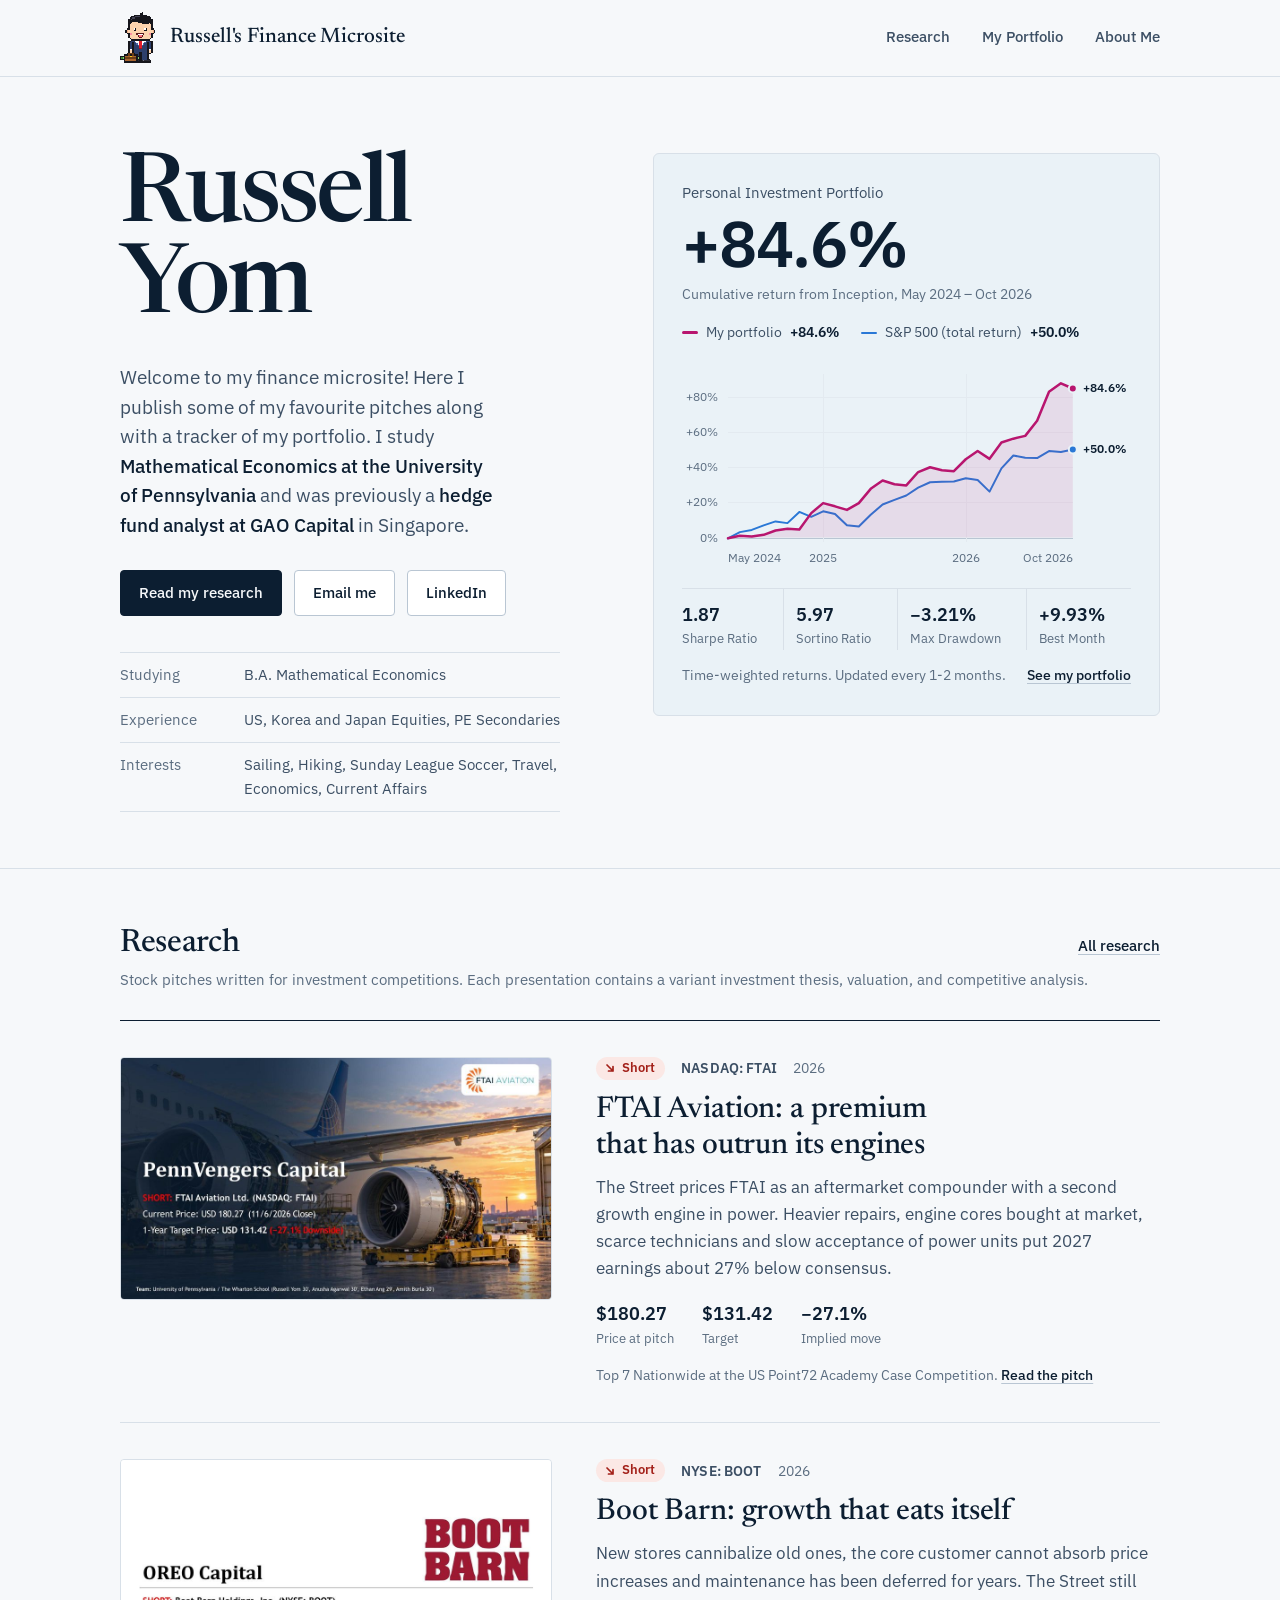
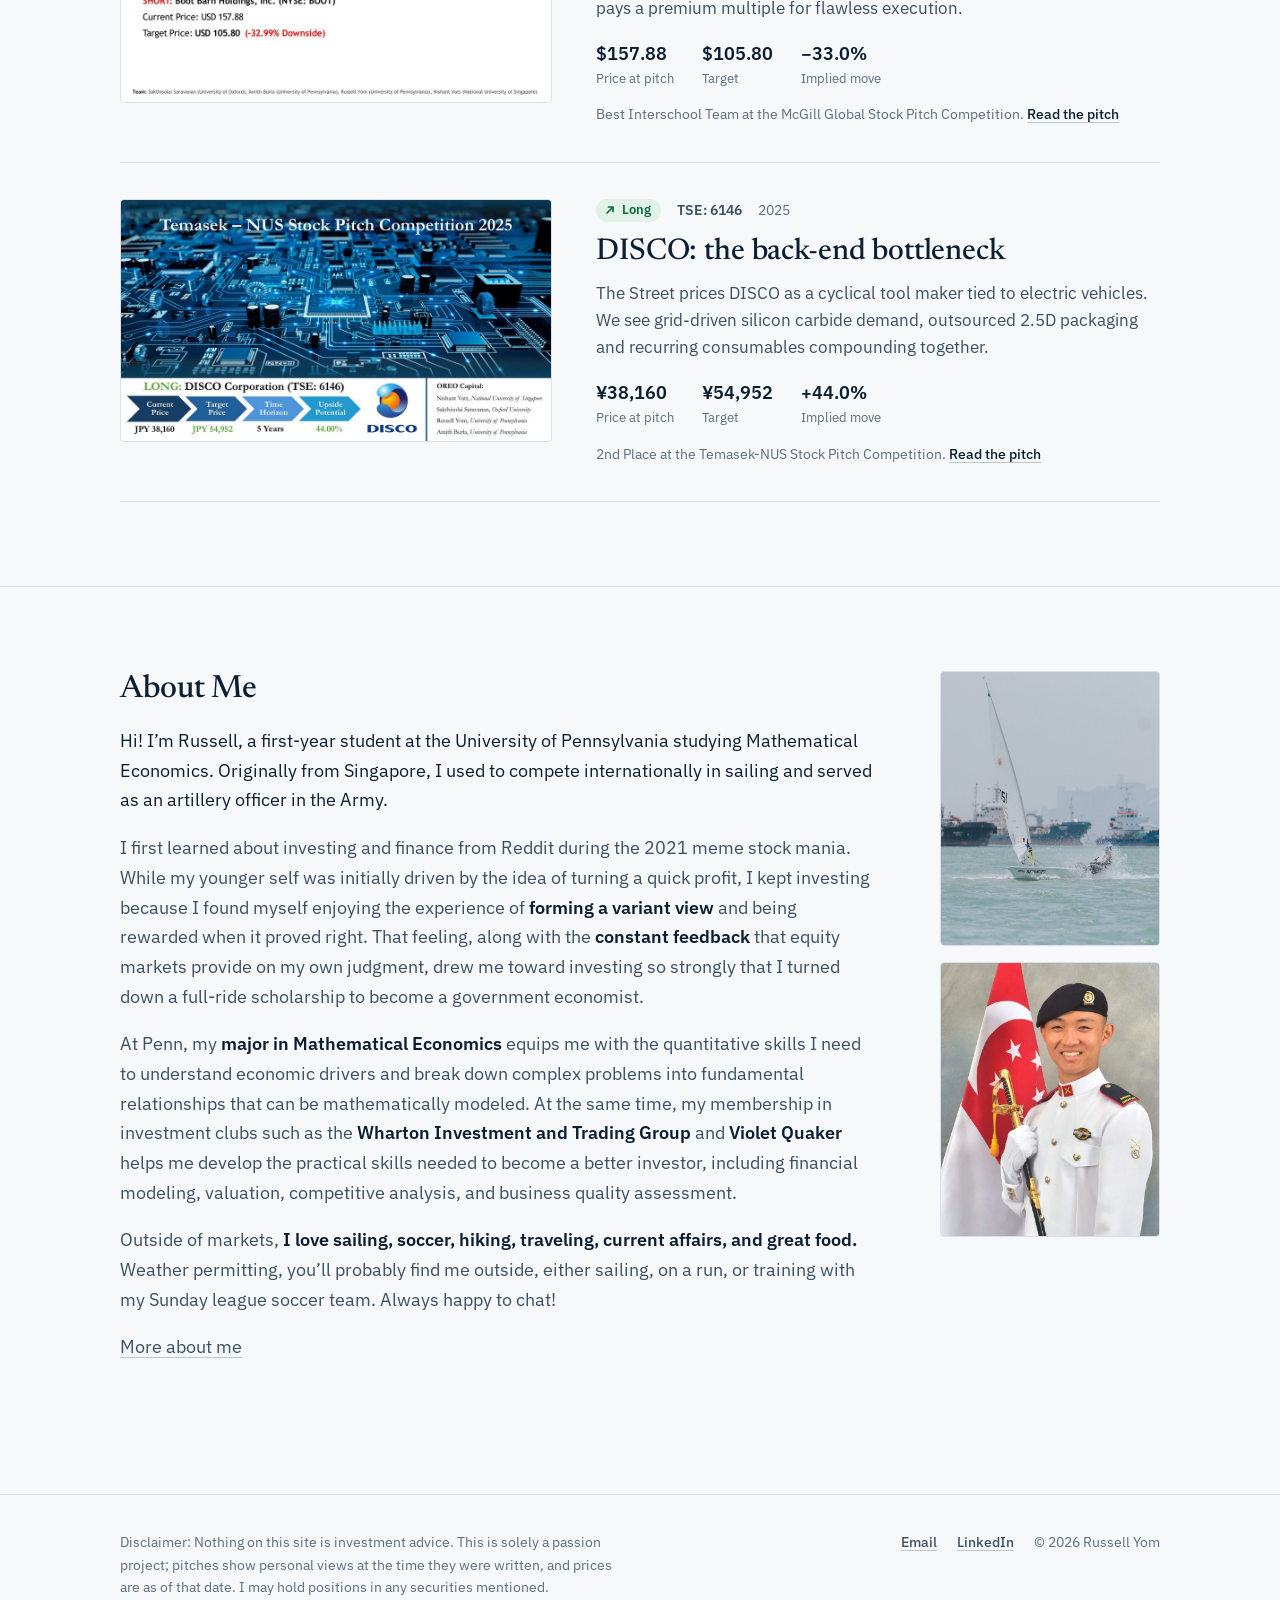
==== commit 13b226f8: "FTAI cards: Top 7 Nationwide at the US Point72 Academy Case Competition Co-Authored-By: Claude Opus " ====
--- a/index.html
+++ b/index.html
@@ -101,7 +101,7 @@
       <div><dt>Target</dt><dd>$131.42</dd></div>
       <div><dt>Implied move</dt><dd>−27.1%</dd></div>
     </dl>
-    <p class="research-venue">Top 7 Team Nationally at the US Point72 Academy Case Competition. <a href="/research/ftai-aviation/">Read the pitch</a></p>
+    <p class="research-venue">Top 7 Nationwide at the US Point72 Academy Case Competition. <a href="/research/ftai-aviation/">Read the pitch</a></p>
   </div>
 </li><!-- Research card: Boot Barn Holdings. To add a pitch, copy everything from this <li> to its closing </li> and change the text. -->
 <li class="research-item">
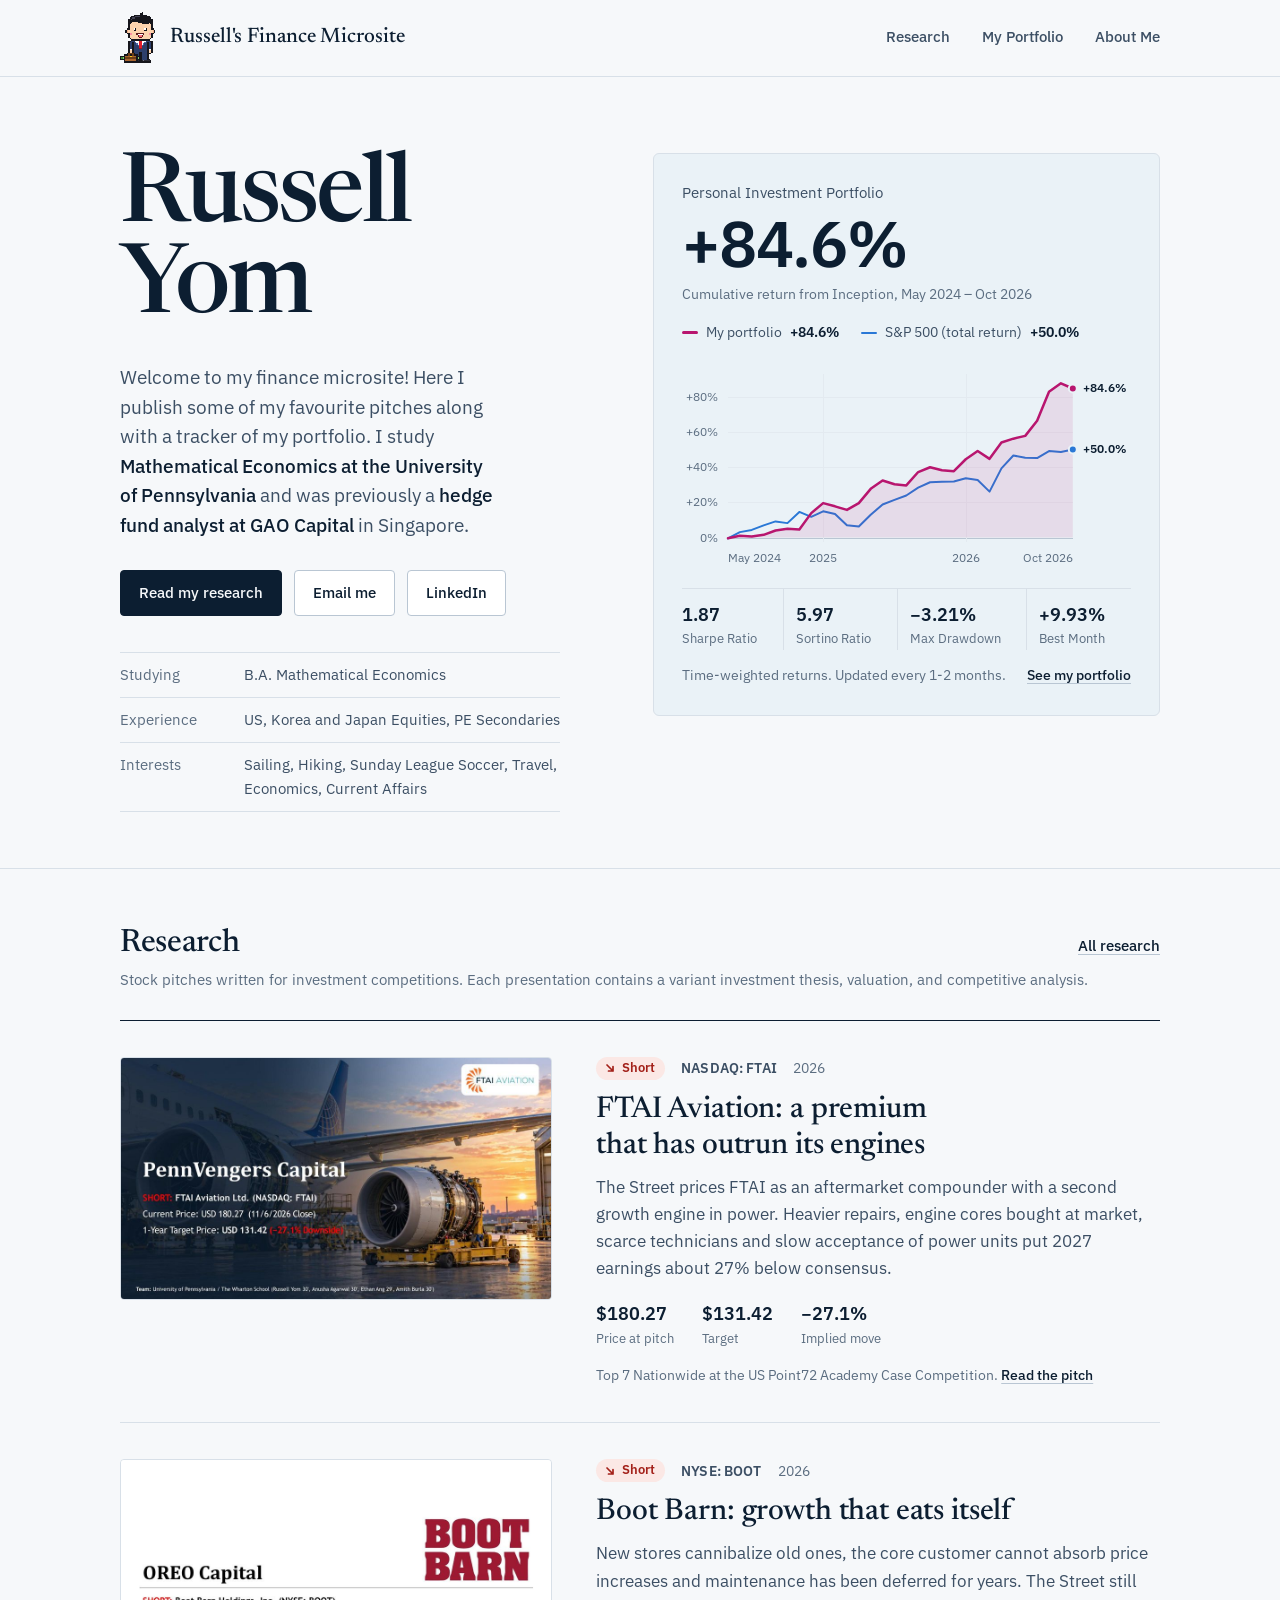
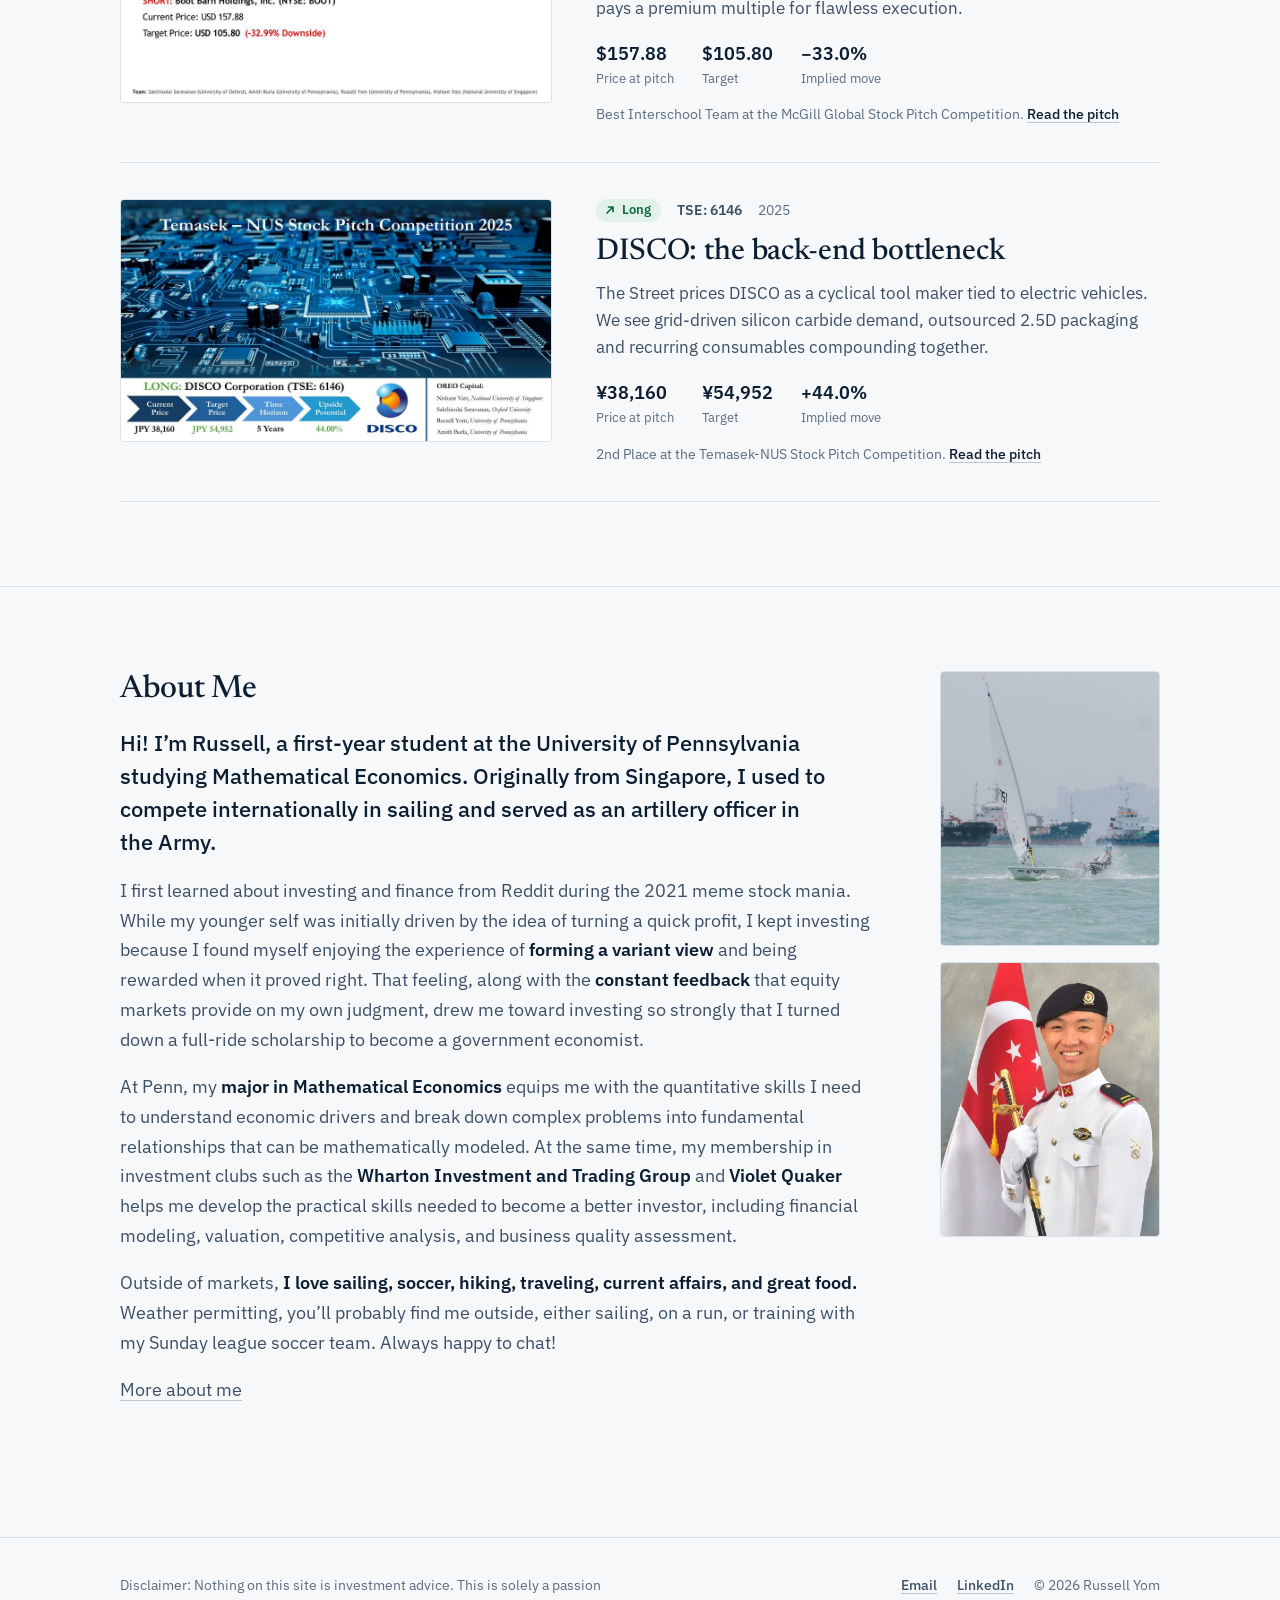
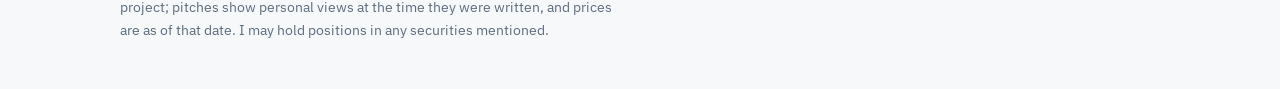
==== commit e43e2efc: "About Me: make the opening paragraph a larger lead Co-Authored-By: Claude Opus 5.5 <noreply@anthropi" ====
--- a/index.html
+++ b/index.html
@@ -22,7 +22,7 @@
 <link rel="icon" href="/assets/img/favicon.svg?v=2" type="image/svg+xml">
 <link rel="preload" href="/assets/fonts/newsreader-latin-opsz.woff2" as="font" type="font/woff2" crossorigin>
 <link rel="preload" href="/assets/fonts/ibm-plex-sans-latin-400-normal.woff2" as="font" type="font/woff2" crossorigin>
-<link rel="stylesheet" href="/assets/css/site.css?v=20261125f">
+<link rel="stylesheet" href="/assets/css/site.css?v=20261125g">
 <script src="/assets/js/performance-data.js" defer></script>
 <script src="/assets/js/charts.js" defer></script>
 </head>
--- a/assets/css/site.css
+++ b/assets/css/site.css
@@ -471,7 +471,7 @@
 .about-me-text { grid-column: 1; grid-row: 1; }
 .about-photos { grid-column: 2; grid-row: 1; display: grid; gap: 16px; }
 .about-me-text p { font-size: 18px; line-height: 1.65; color: var(--ink-2); }
-.about-me-text p:first-of-type { color: var(--ink); }
+.about-me-text p:first-of-type { color: var(--ink); font-size: clamp(19px, 1.9vw, 22px); line-height: 1.5; font-weight: 500; margin-bottom: 0.4em; text-wrap: pretty; }
 .about-me-text strong { color: var(--ink); font-weight: 600; }
 .about-me-text h2 + p { margin-top: 18px; }
 .about-photos figure { margin: 0; }
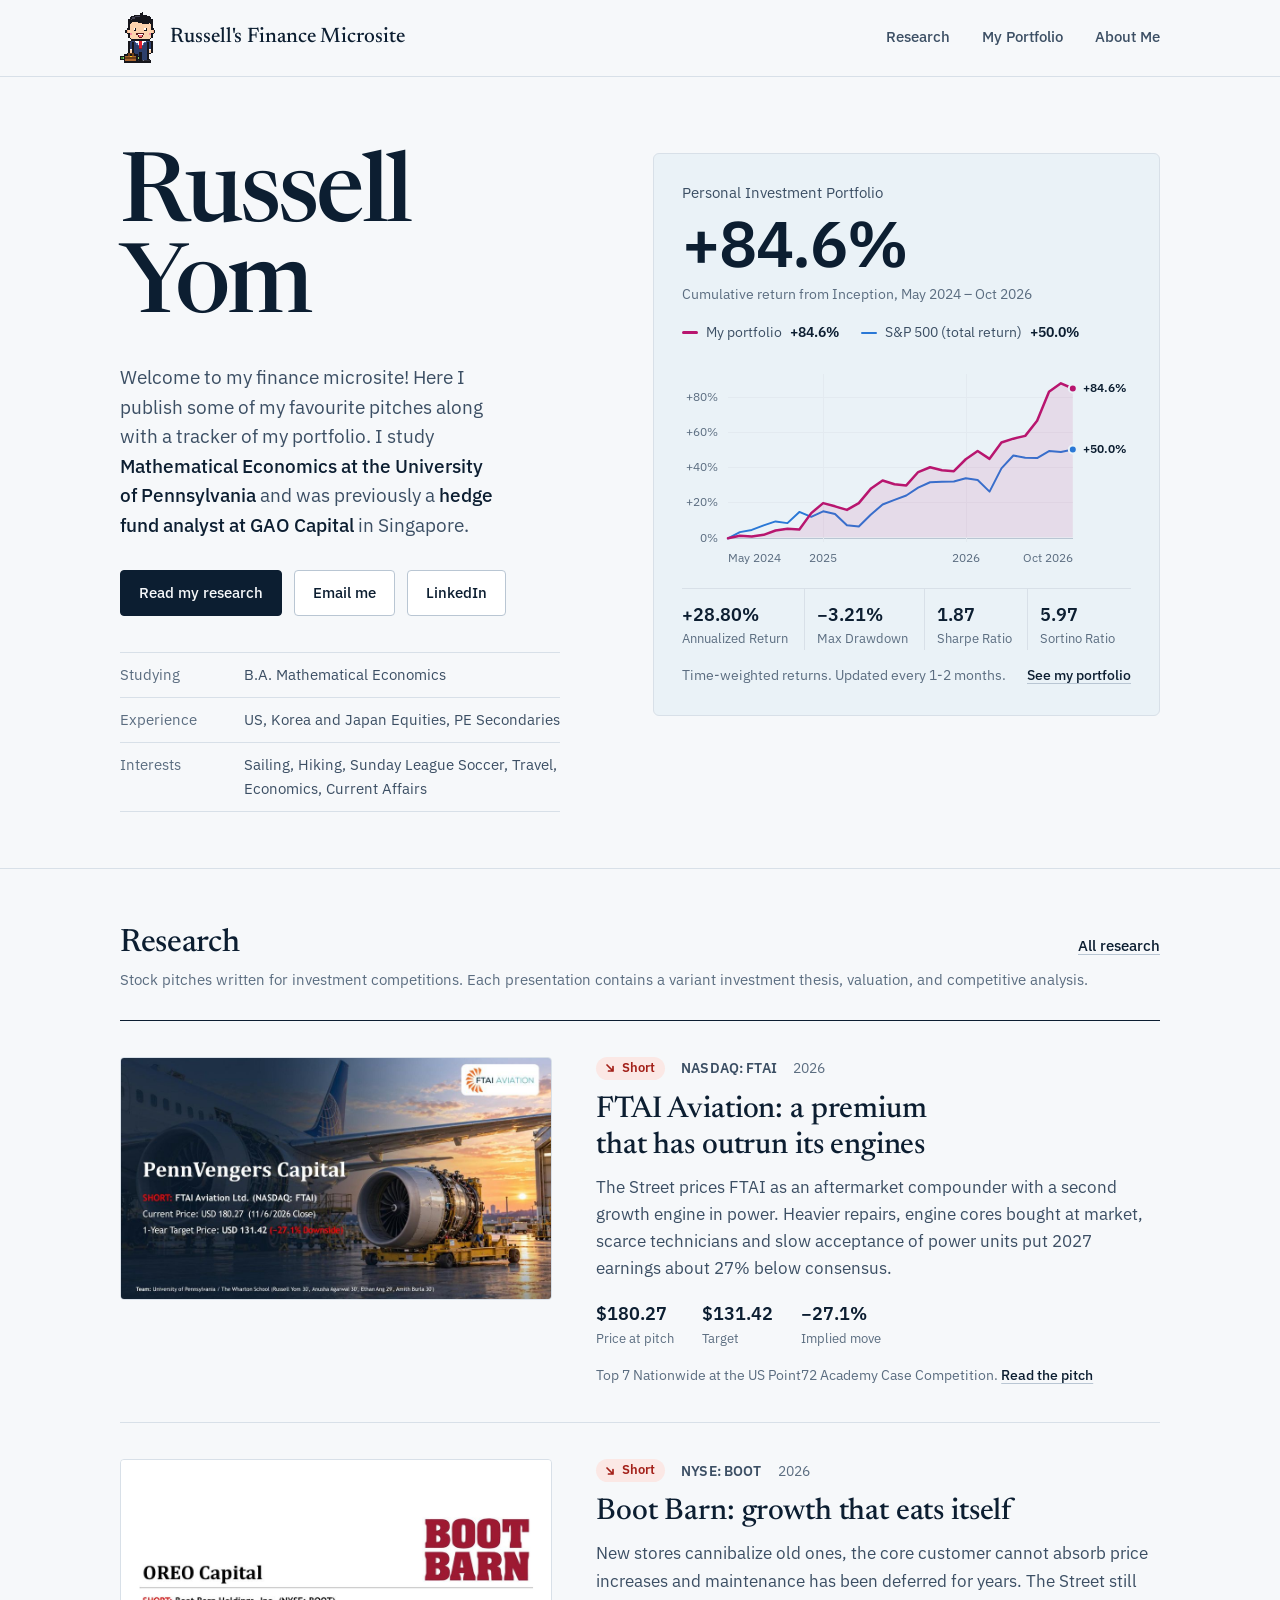
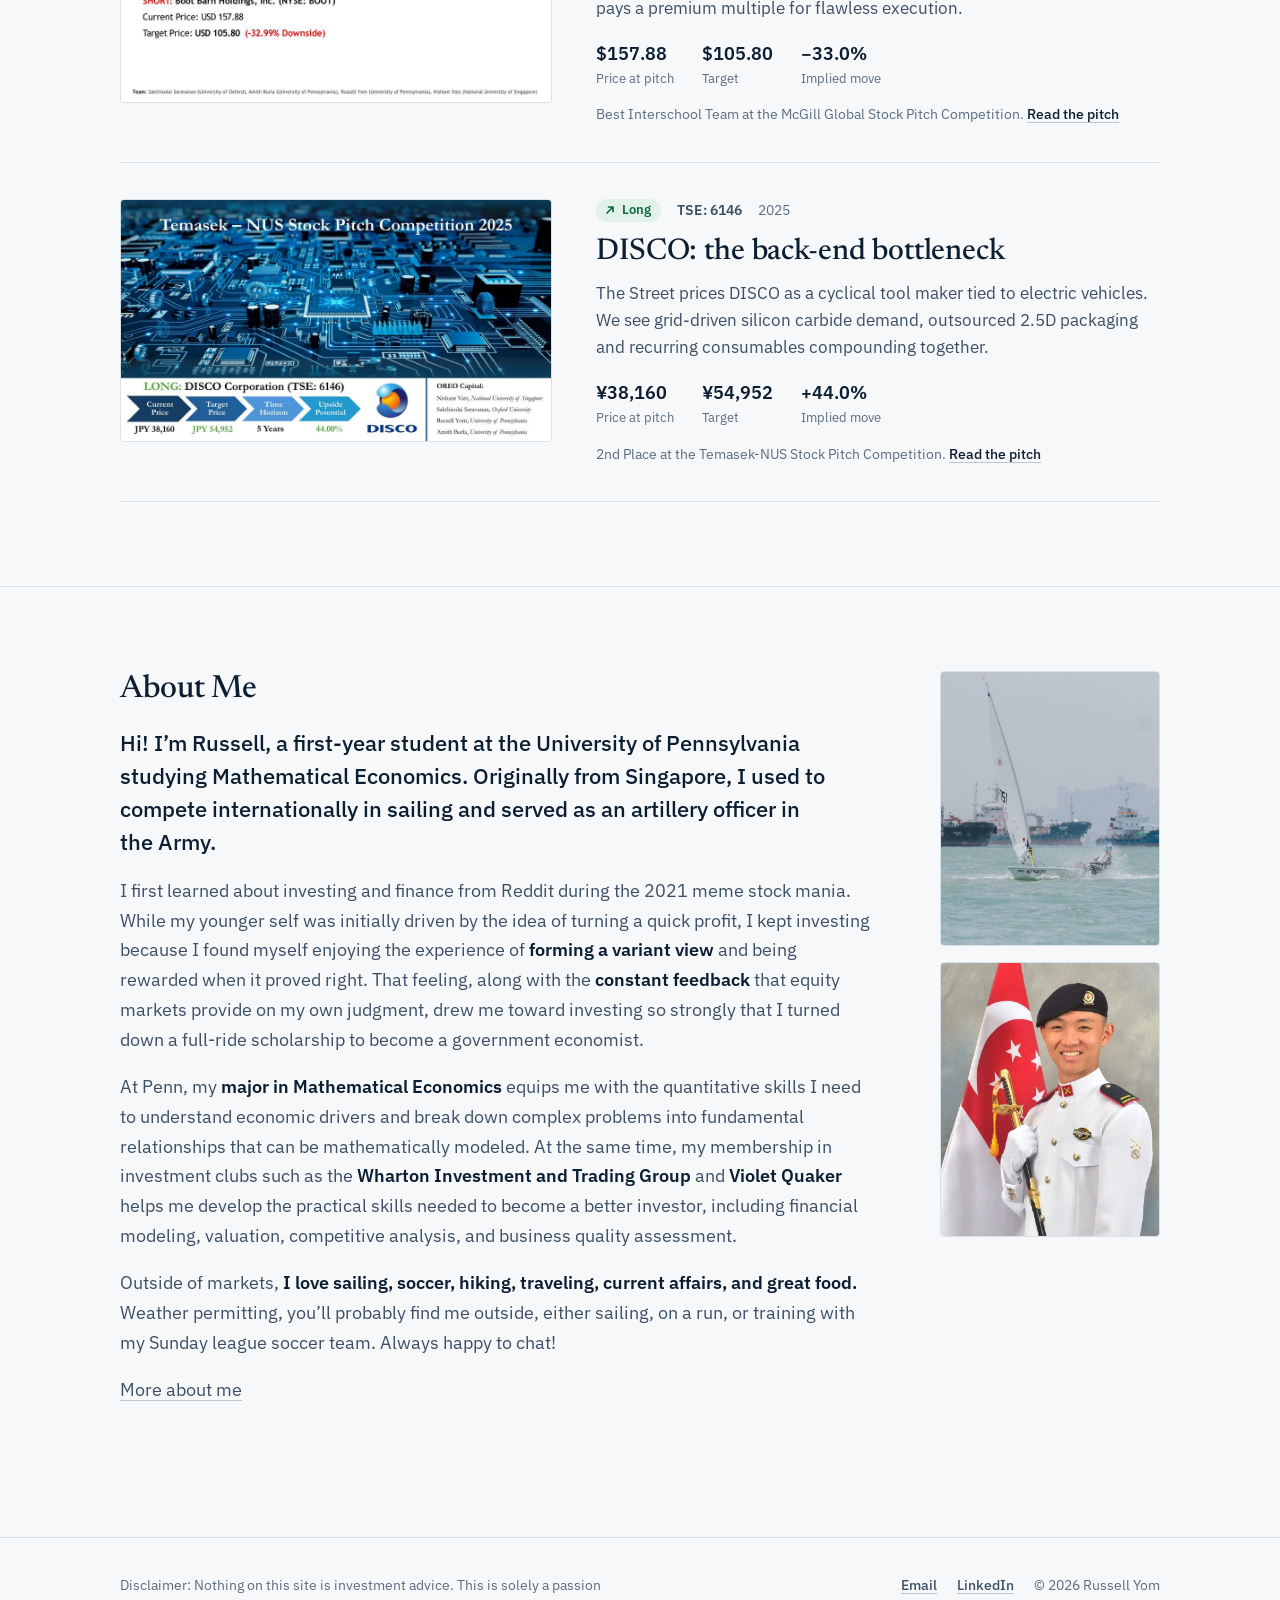
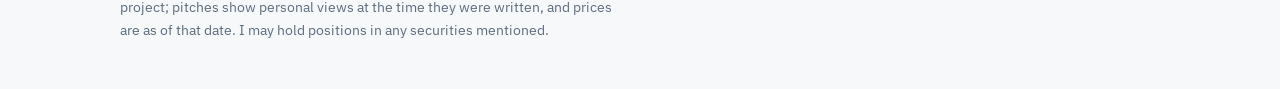
==== commit 3415e623: "Home portfolio panel: show annualized return, max drawdown, Sharpe, Sortino Co-Authored-By: Claude O" ====
--- a/index.html
+++ b/index.html
@@ -22,7 +22,7 @@
 <link rel="icon" href="/assets/img/favicon.svg?v=2" type="image/svg+xml">
 <link rel="preload" href="/assets/fonts/newsreader-latin-opsz.woff2" as="font" type="font/woff2" crossorigin>
 <link rel="preload" href="/assets/fonts/ibm-plex-sans-latin-400-normal.woff2" as="font" type="font/woff2" crossorigin>
-<link rel="stylesheet" href="/assets/css/site.css?v=20261125g">
+<link rel="stylesheet" href="/assets/css/site.css?v=20261125h">
 <script src="/assets/js/performance-data.js" defer></script>
 <script src="/assets/js/charts.js" defer></script>
 </head>
@@ -67,10 +67,10 @@
       </div>
       <div class="chart" id="home-chart" data-chart data-series="portfolio,spx" data-variant="mini" data-animate></div>
       <dl class="record-risk">
+        <div><dt>Annualized Return</dt><dd>+28.80%</dd></div>
+        <div><dt>Max Drawdown</dt><dd>−3.21%</dd></div>
         <div><dt>Sharpe Ratio</dt><dd>1.87</dd></div>
         <div><dt>Sortino Ratio</dt><dd>5.97</dd></div>
-        <div><dt>Max Drawdown</dt><dd>−3.21%</dd></div>
-        <div><dt>Best Month</dt><dd>+9.93%</dd></div>
       </dl>
       <noscript><p class="small">The chart needs JavaScript. My portfolio returned +84.6% from May 2024 to Oct 2026, against +50.0% for the S&amp;P 500 total return index.</p></noscript>
       <div class="record-foot"><span>Time-weighted returns. Updated every 1-2 months.</span><a href="/track-record/">See my portfolio</a></div>
--- a/assets/css/site.css
+++ b/assets/css/site.css
@@ -460,7 +460,7 @@
 .record-risk div { justify-content: flex-end; }
 .record-risk dt { white-space: nowrap; }
 @media (min-width: 901px) and (max-width: 1180px) { .record-risk dt { font-size: 12px; } }
-@media (min-width: 901px) and (max-width: 959px) {
+@media (min-width: 901px) and (max-width: 1039px) {
   .record-risk { grid-template-columns: repeat(2, minmax(0, 1fr)); }
   .record-risk div:nth-child(3) { padding-left: 0; border-left: 0; }
 }
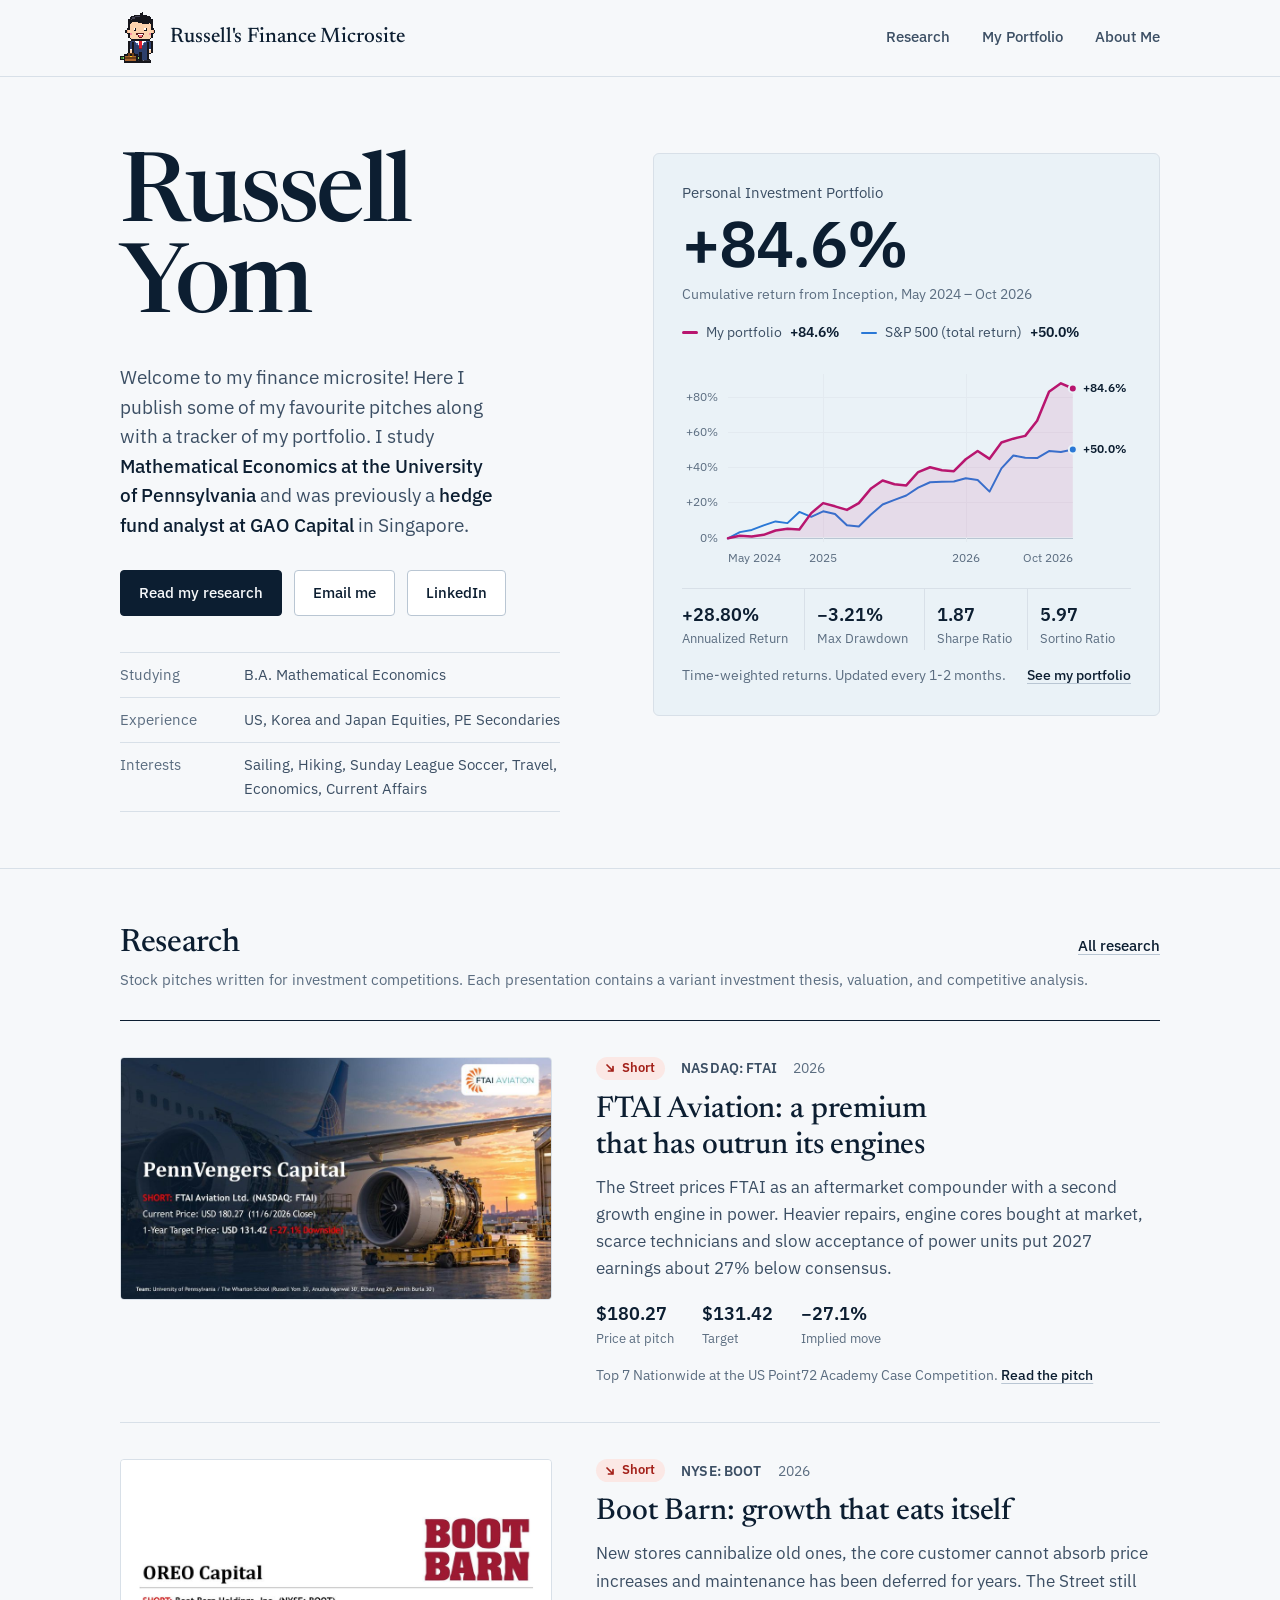
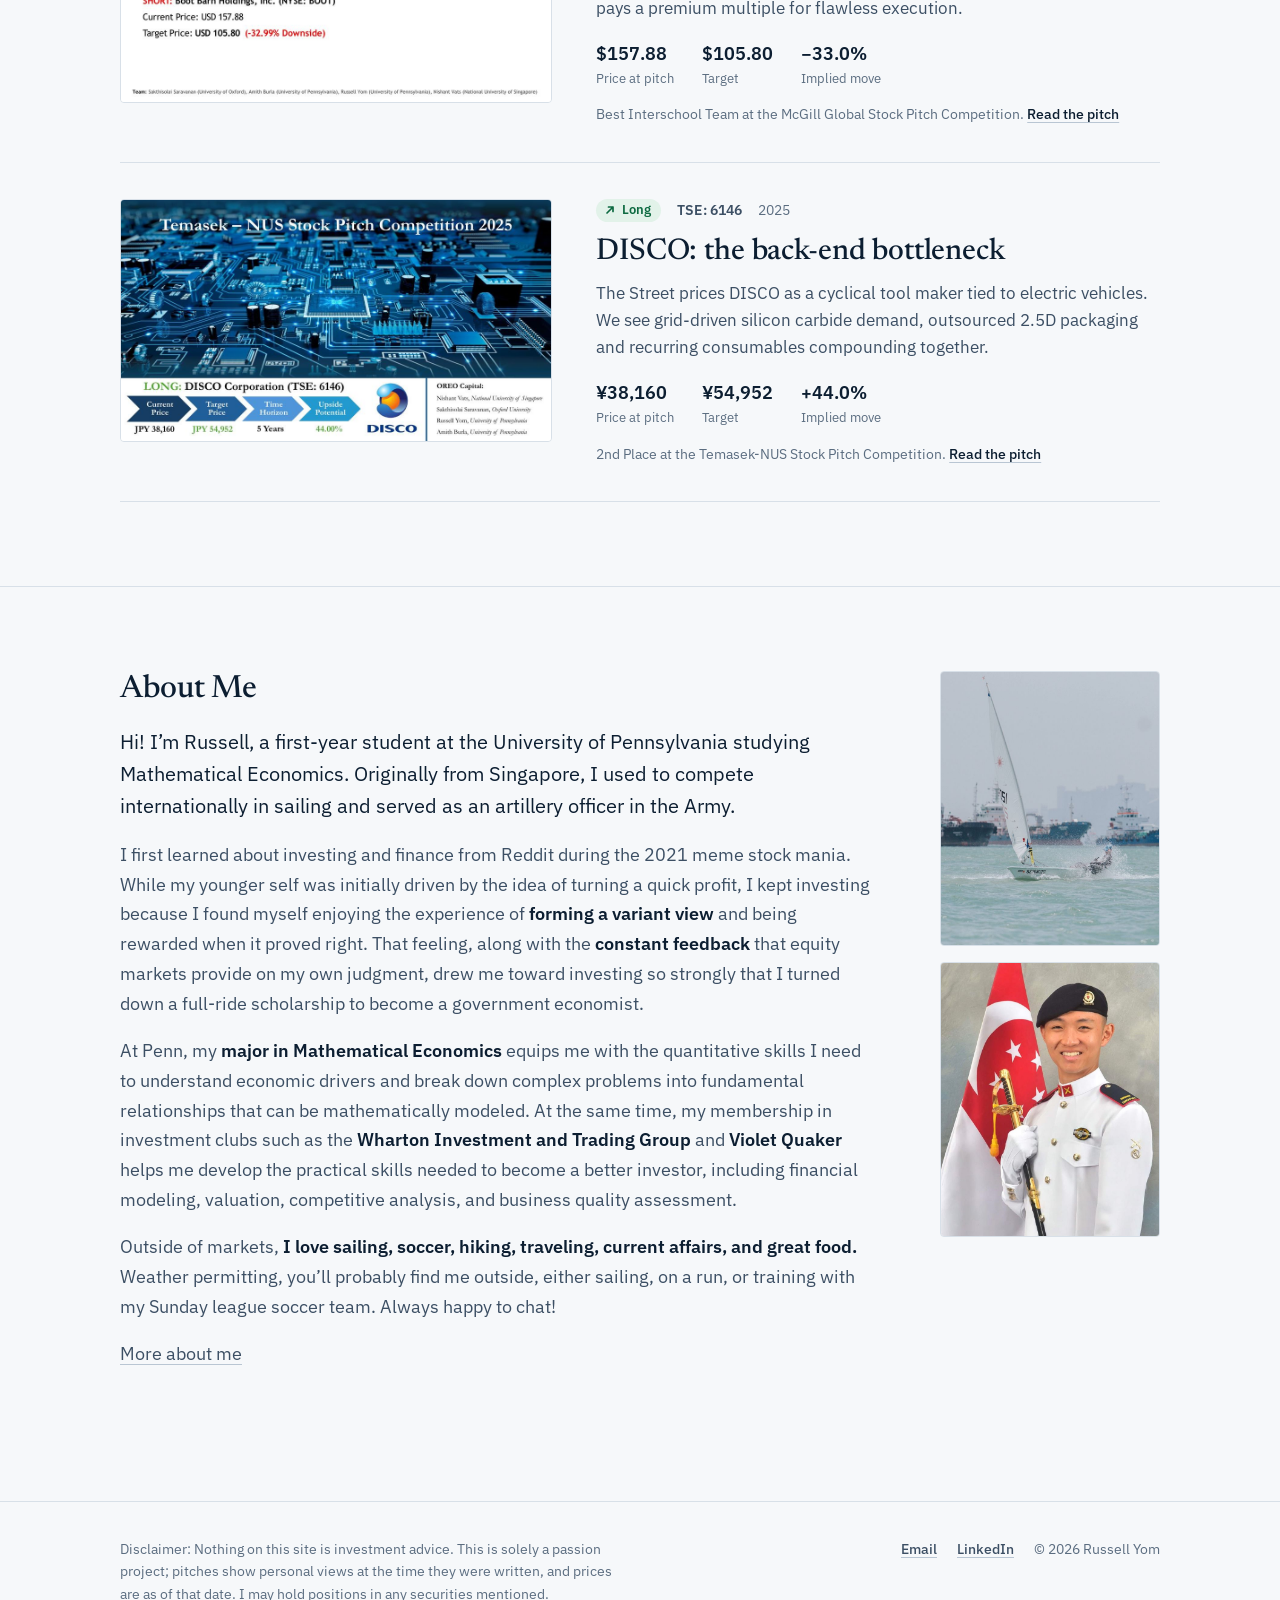
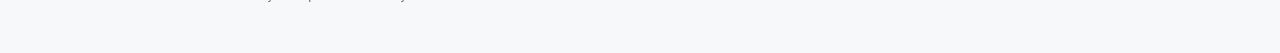
==== commit 93a0e8e4: "About Me: soften the opening lead paragraph Co-Authored-By: Claude Opus 5.5 <noreply@anthropic.com> " ====
--- a/index.html
+++ b/index.html
@@ -22,7 +22,7 @@
 <link rel="icon" href="/assets/img/favicon.svg?v=2" type="image/svg+xml">
 <link rel="preload" href="/assets/fonts/newsreader-latin-opsz.woff2" as="font" type="font/woff2" crossorigin>
 <link rel="preload" href="/assets/fonts/ibm-plex-sans-latin-400-normal.woff2" as="font" type="font/woff2" crossorigin>
-<link rel="stylesheet" href="/assets/css/site.css?v=20261125h">
+<link rel="stylesheet" href="/assets/css/site.css?v=20261125i">
 <script src="/assets/js/performance-data.js" defer></script>
 <script src="/assets/js/charts.js" defer></script>
 </head>
--- a/assets/css/site.css
+++ b/assets/css/site.css
@@ -471,7 +471,7 @@
 .about-me-text { grid-column: 1; grid-row: 1; }
 .about-photos { grid-column: 2; grid-row: 1; display: grid; gap: 16px; }
 .about-me-text p { font-size: 18px; line-height: 1.65; color: var(--ink-2); }
-.about-me-text p:first-of-type { color: var(--ink); font-size: clamp(19px, 1.9vw, 22px); line-height: 1.5; font-weight: 500; margin-bottom: 0.4em; text-wrap: pretty; }
+.about-me-text p:first-of-type { color: var(--ink); font-size: clamp(18px, 1.6vw, 20px); line-height: 1.6; text-wrap: pretty; }
 .about-me-text strong { color: var(--ink); font-weight: 600; }
 .about-me-text h2 + p { margin-top: 18px; }
 .about-photos figure { margin: 0; }
